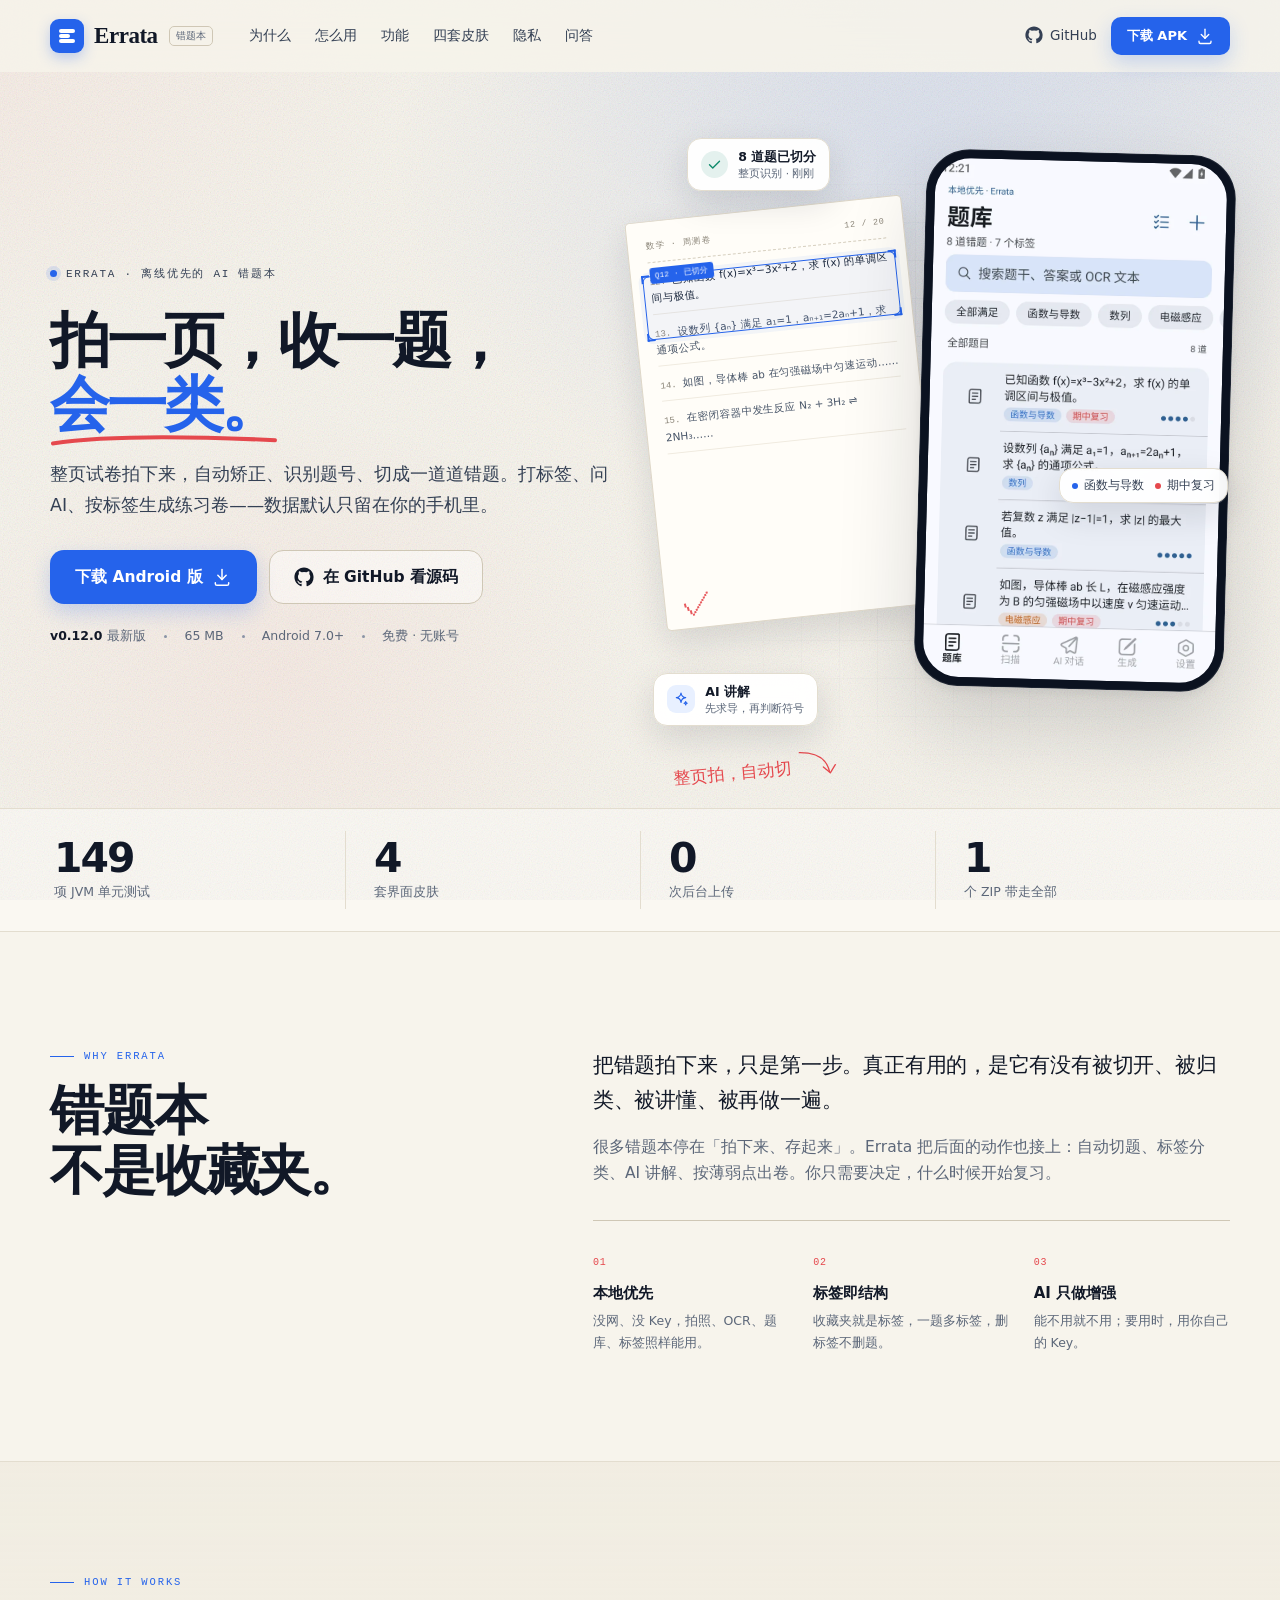
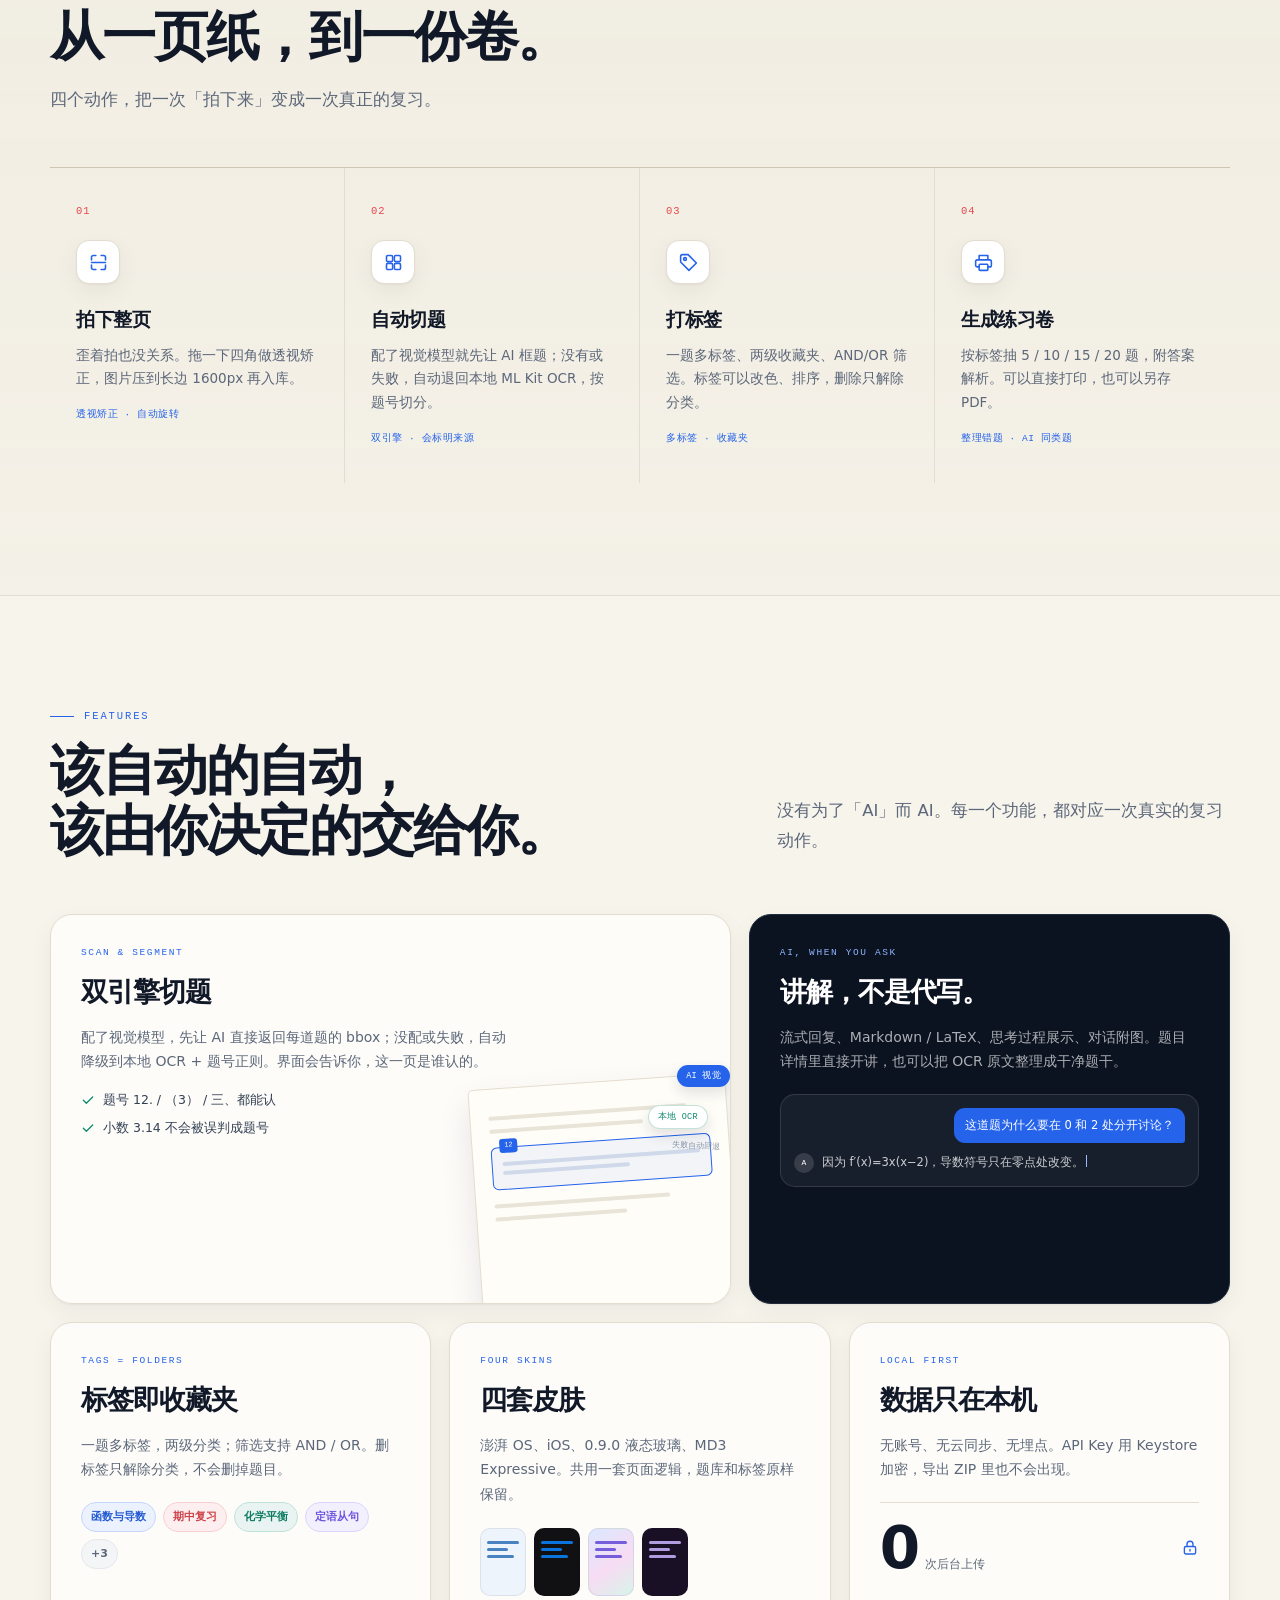
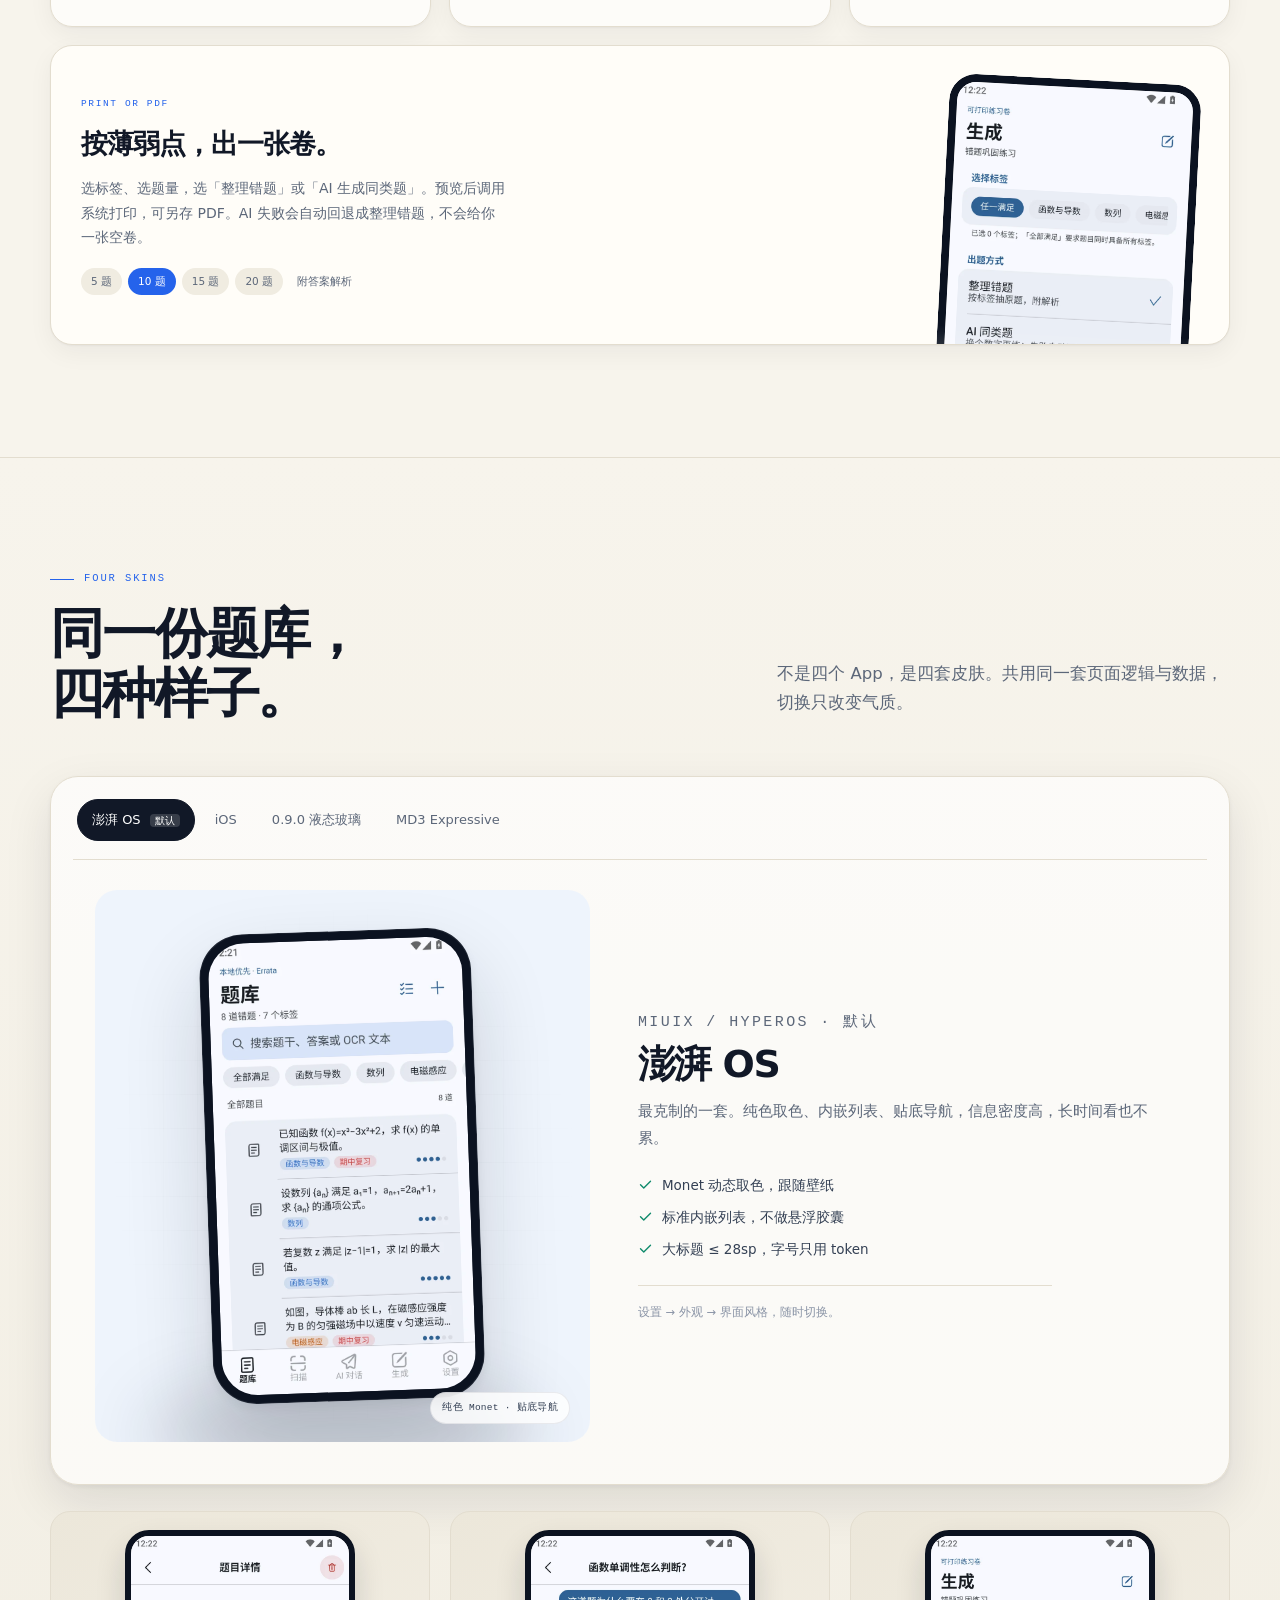
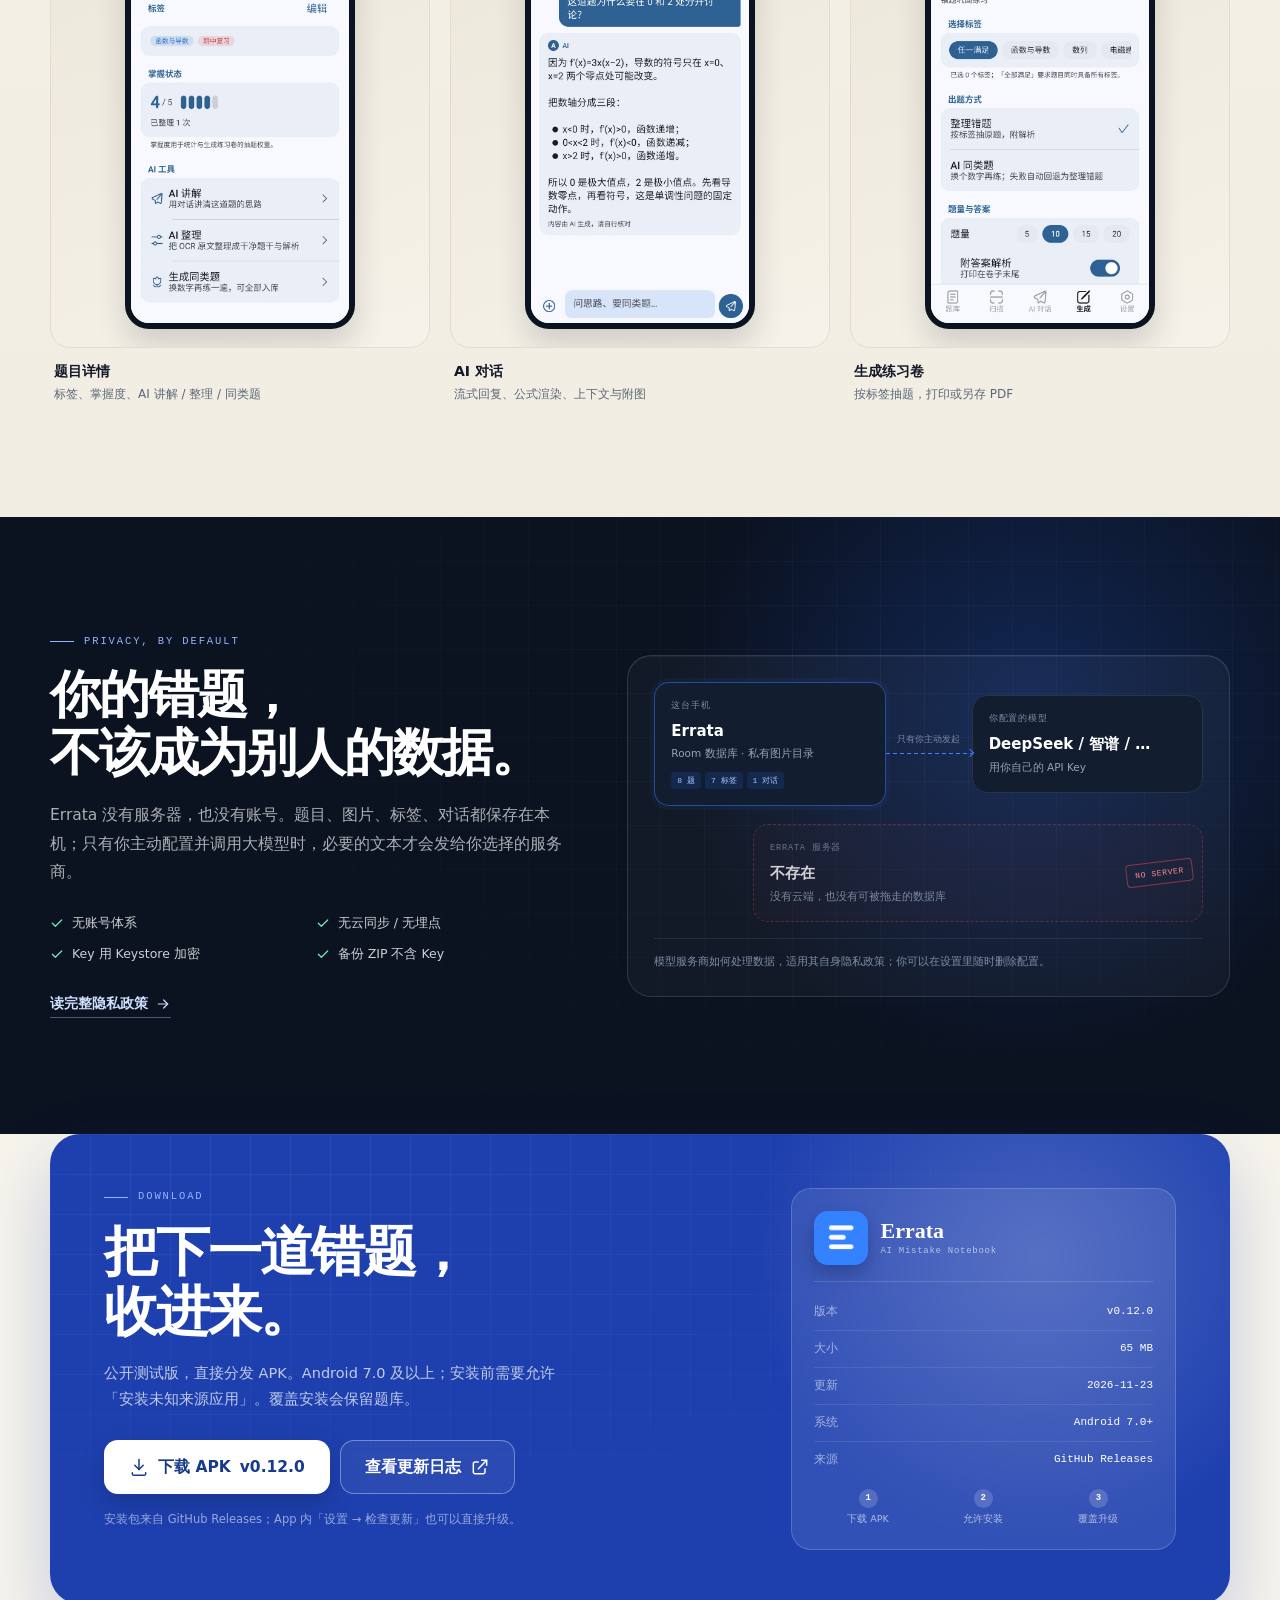
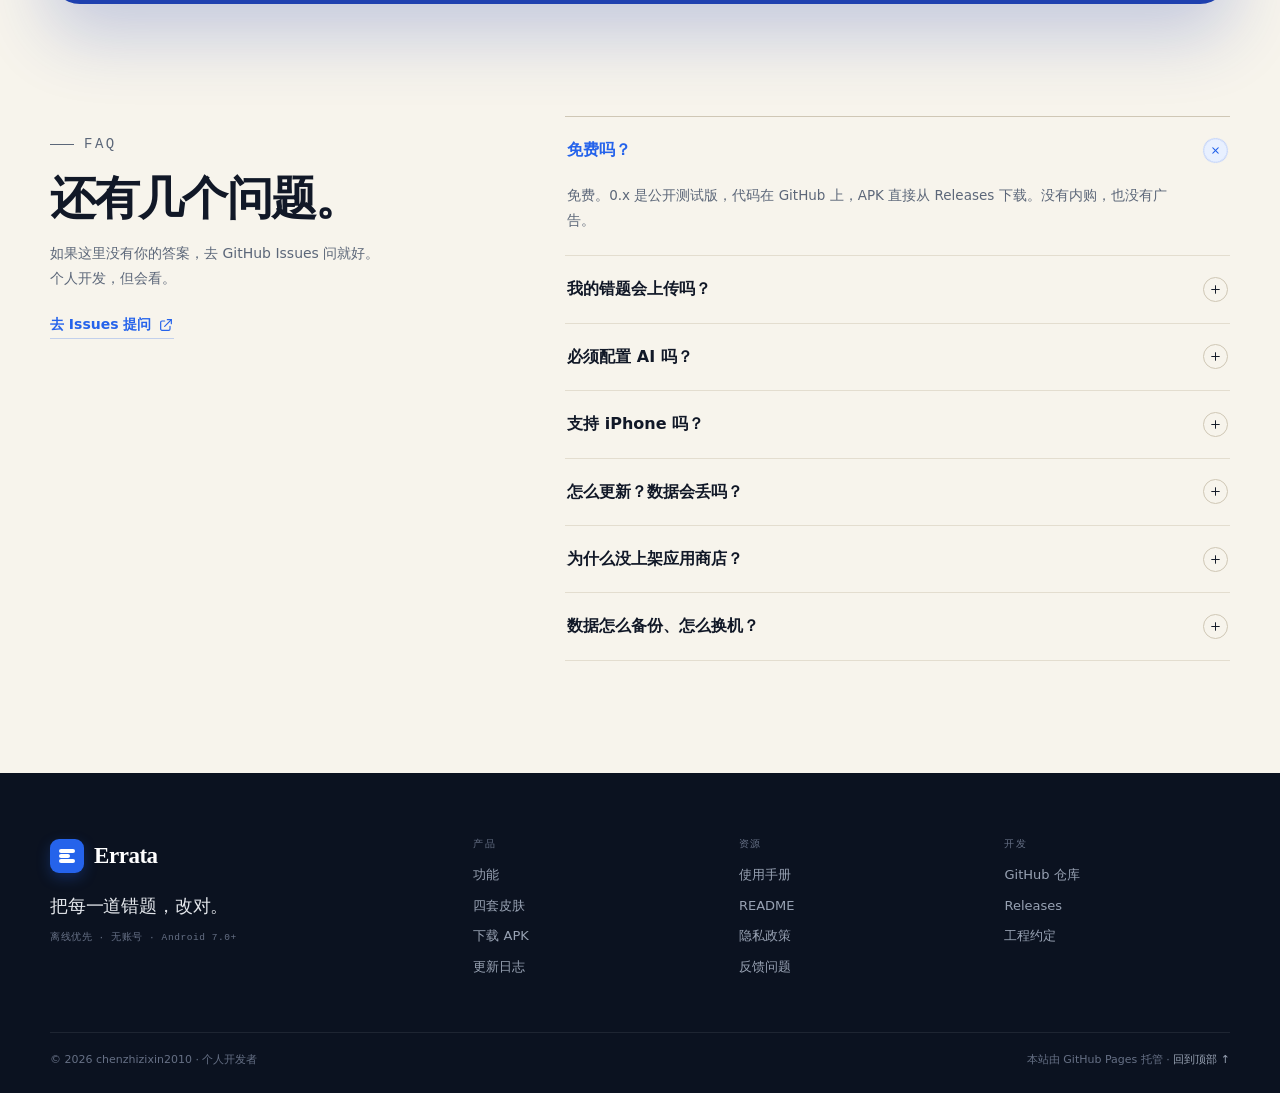
==== index.html @ 25372178 "v0.13.0: version channels (Alpha), AI question QA gate, answer camera, EDSR x4 super-resolution, use" ====
<!DOCTYPE html>
<html lang="zh-CN">
<head>
  <meta charset="utf-8">
  <meta name="viewport" content="width=device-width, initial-scale=1">
  <title>Errata · 离线优先的 AI 错题本</title>
  <meta name="description" content="拍一页试卷，自动切成一道道错题。标签分类、AI 讲解、按标签生成练习卷；数据默认只留在你的手机里。Android 7.0+，免费下载。">
  <meta name="keywords" content="错题本, AI 错题本, 拍照切题, OCR, 练习卷, 安卓, Errata, 错题整理">
  <meta name="author" content="chenzhizixin2010">
  <meta name="theme-color" content="#F7F4EC">
  <meta name="color-scheme" content="light">
  <meta name="application-name" content="Errata">
  <link rel="canonical" href="https://chenzhizixin2010.github.io/wrongbook/">
  <link rel="icon" href="assets/img/favicon.svg" type="image/svg+xml">
  <link rel="icon" type="image/png" sizes="32x32" href="assets/img/favicon-32.png">
  <link rel="apple-touch-icon" href="assets/img/apple-touch-icon.png">
  <link rel="manifest" href="site.webmanifest">

  <meta property="og:type" content="website">
  <meta property="og:site_name" content="Errata">
  <meta property="og:title" content="Errata · 拍一页，收一题，会一类。">
  <meta property="og:description" content="离线优先的 AI 错题本：拍照切题、多标签分类、AI 讲解、按标签生成练习卷。数据默认只留在手机里。">
  <meta property="og:url" content="https://chenzhizixin2010.github.io/wrongbook/">
  <meta property="og:image" content="https://chenzhizixin2010.github.io/wrongbook/assets/img/og.png">
  <meta property="og:image:width" content="1200">
  <meta property="og:image:height" content="630">
  <meta property="og:image:alt" content="Errata：离线优先的 AI 错题本，拍一页，收一题，会一类。">
  <meta property="og:locale" content="zh_CN">
  <meta name="twitter:card" content="summary_large_image">
  <meta name="twitter:title" content="Errata · 离线优先的 AI 错题本">
  <meta name="twitter:description" content="拍一页试卷，自动切成一道道错题。标签分类、AI 讲解、按标签生成练习卷。数据只留在手机里。">
  <meta name="twitter:image" content="https://chenzhizixin2010.github.io/wrongbook/assets/img/og.png">

  <link rel="preload" as="image" href="assets/img/screens/home-miuix.webp">
  <link rel="stylesheet" href="assets/css/site.css">
</head>
<body>
  <a class="skip-link" href="#main">跳到主要内容</a>

  <svg class="svg-sprite" aria-hidden="true" width="0" height="0">
    <symbol id="i-arrow" viewBox="0 0 24 24"><path d="M5 12h14"/><path d="m13 6 6 6-6 6"/></symbol>
    <symbol id="i-download" viewBox="0 0 24 24"><path d="M12 3v12"/><path d="m7 10 5 5 5-5"/><path d="M4 19v1a2 2 0 0 0 2 2h12a2 2 0 0 0 2-2v-1"/></symbol>
    <symbol id="i-check" viewBox="0 0 24 24"><path d="m4 12.5 5.2 5.2L20 6.8"/></symbol>
    <symbol id="i-plus" viewBox="0 0 24 24"><path d="M12 5v14M5 12h14"/></symbol>
    <symbol id="i-chevron" viewBox="0 0 24 24"><path d="m9 5 7 7-7 7"/></symbol>
    <symbol id="i-menu" viewBox="0 0 24 24"><path d="M4 7h16M4 12h16M4 17h16"/></symbol>
    <symbol id="i-close" viewBox="0 0 24 24"><path d="m6 6 12 12M18 6 6 18"/></symbol>
    <symbol id="i-scan" viewBox="0 0 24 24"><path d="M4 9V6a2 2 0 0 1 2-2h3M15 4h3a2 2 0 0 1 2 2v3M20 15v3a2 2 0 0 1-2 2h-3M9 20H6a2 2 0 0 1-2-2v-3"/><path d="M4 12h16"/></symbol>
    <symbol id="i-tag" viewBox="0 0 24 24"><path d="M3 11.5V5a2 2 0 0 1 2-2h6.5L21 12.5 12.5 21 3 11.5Z"/><circle cx="8" cy="8" r="1.6"/></symbol>
    <symbol id="i-printer" viewBox="0 0 24 24"><path d="M7 8V4h10v4"/><path d="M7 17H5a2 2 0 0 1-2-2v-4a2 2 0 0 1 2-2h14a2 2 0 0 1 2 2v4a2 2 0 0 1-2 2h-2"/><rect x="7" y="14" width="10" height="7" rx="1"/></symbol>
    <symbol id="i-lock" viewBox="0 0 24 24"><rect x="4.5" y="10" width="15" height="10" rx="2"/><path d="M8 10V7a4 4 0 0 1 8 0v3"/><path d="M12 14v2"/></symbol>
    <symbol id="i-chat" viewBox="0 0 24 24"><path d="M21 11.5a8.4 8.4 0 0 1-8.5 8.3 9 9 0 0 1-3.8-.8L4 21l1.7-4.4a8 8 0 0 1-1.2-4.2A8.4 8.4 0 0 1 13 4.1a8.4 8.4 0 0 1 8 7.4Z"/><path d="M8.5 11.5h.01M12 11.5h.01M15.5 11.5h.01"/></symbol>
    <symbol id="i-spark" viewBox="0 0 24 24"><path d="M12 3c.6 4.6 2.4 6.4 7 7-4.6.6-6.4 2.4-7 7-.6-4.6-2.4-6.4-7-7 4.6-.6 6.4-2.4 7-7Z"/><path d="M19 16c.2 1.6.8 2.2 2.4 2.4-1.6.2-2.2.8-2.4 2.4-.2-1.6-.8-2.2-2.4-2.4 1.6-.2 2.2-.8 2.4-2.4Z"/></symbol>
    <symbol id="i-book" viewBox="0 0 24 24"><path d="M4 5.5A2.5 2.5 0 0 1 6.5 3H20v15.5H6.5A2.5 2.5 0 0 0 4 21V5.5Z"/><path d="M4 18.5A2.5 2.5 0 0 1 6.5 16H20"/><path d="M8 7h8"/></symbol>
    <symbol id="i-grid" viewBox="0 0 24 24"><rect x="4" y="4" width="7" height="7" rx="1.5"/><rect x="13" y="4" width="7" height="7" rx="1.5"/><rect x="4" y="13" width="7" height="7" rx="1.5"/><rect x="13" y="13" width="7" height="7" rx="1.5"/></symbol>
    <symbol id="i-device" viewBox="0 0 24 24"><rect x="6" y="2.5" width="12" height="19" rx="2.5"/><path d="M10 5.5h4M11 18.5h2"/></symbol>
    <symbol id="i-external" viewBox="0 0 24 24"><path d="M14 4h6v6"/><path d="M20 4 10 14"/><path d="M18 14v4a2 2 0 0 1-2 2H6a2 2 0 0 1-2-2V8a2 2 0 0 1 2-2h4"/></symbol>
    <symbol id="i-github" viewBox="0 0 24 24"><path d="M12 .5C5.65.5.5 5.65.5 12c0 5.1 3.29 9.42 7.86 10.95.58.1.79-.25.79-.56v-2.17c-3.2.7-3.88-1.36-3.88-1.36-.53-1.34-1.3-1.7-1.3-1.7-1.06-.72.08-.71.08-.71 1.17.08 1.79 1.2 1.79 1.2 1.04 1.78 2.73 1.27 3.4.97.1-.75.41-1.27.74-1.56-2.55-.29-5.23-1.28-5.23-5.7 0-1.26.45-2.29 1.19-3.1-.12-.29-.52-1.46.11-3.05 0 0 .97-.31 3.18 1.18a11.1 11.1 0 0 1 5.8 0c2.2-1.49 3.17-1.18 3.17-1.18.63 1.59.23 2.76.11 3.05.74.81 1.19 1.84 1.19 3.1 0 4.43-2.69 5.41-5.25 5.69.42.36.79 1.08.79 2.18v3.23c0 .31.21.67.8.56A11.51 11.51 0 0 0 23.5 12C23.5 5.65 18.35.5 12 .5Z"/></symbol>
  </svg>

  <header class="site-header" id="top">
    <div class="wrap header-inner">
      <a class="brand" href="index.html" aria-label="Errata 首页">
        <span class="brand-mark" aria-hidden="true">
          <span></span><span></span><span></span>
        </span>
        <span class="brand-name">Errata</span>
        <span class="brand-sub">错题本</span>
      </a>

      <nav class="nav" id="siteNav" aria-label="主导航">
        <a href="#why">为什么</a>
        <a href="#how">怎么用</a>
        <a href="#features">功能</a>
        <a href="#skins">四套皮肤</a>
        <a href="#privacy">隐私</a>
        <a href="#faq">问答</a>
      </nav>

      <div class="header-actions">
        <a class="gh-link" href="https://github.com/chenzhizixin2010/wrongbook" target="_blank" rel="noopener">
          <svg class="icon icon-fill" aria-hidden="true"><use href="#i-github"></use></svg>
          <span>GitHub</span>
        </a>
        <a class="btn btn-primary btn-sm" href="#download">
          下载 APK
          <svg class="icon" aria-hidden="true"><use href="#i-download"></use></svg>
        </a>
        <button class="menu-btn" id="menuBtn" type="button" aria-label="打开菜单" aria-controls="siteNav" aria-expanded="false">
          <svg class="icon menu-open-icon" aria-hidden="true"><use href="#i-menu"></use></svg>
          <svg class="icon menu-close-icon" aria-hidden="true"><use href="#i-close"></use></svg>
        </button>
      </div>
    </div>
  </header>

  <main id="main">
    <section class="hero">
      <div class="hero-wash" aria-hidden="true"></div>
      <div class="wrap hero-grid">
        <div class="hero-copy">
          <p class="eyebrow"><span class="live-dot" aria-hidden="true"></span> ERRATA · 离线优先的 AI 错题本</p>
          <h1><span class="h1-top">拍一页，<br class="br-mobile">收一题，</span><br><span class="mark">会一类。<svg viewBox="0 0 340 22" preserveAspectRatio="none" aria-hidden="true"><path d="M4 14C74 5 180 4 336 10"/></svg></span></h1>
          <p class="hero-lede">整页试卷拍下来，自动矫正、识别题号、切成一道道错题。<span class="nowrap">打标签</span>、问 AI、按标签生成练习卷——数据默认只留在你的手机里。</p>
          <div class="hero-actions">
            <a class="btn btn-primary btn-lg" data-download href="https://github.com/chenzhizixin2010/wrongbook/releases/download/v0.12.0/wrongbook-v0.12.0.apk">
              下载 Android 版
              <svg class="icon" aria-hidden="true"><use href="#i-download"></use></svg>
            </a>
            <a class="btn btn-secondary btn-lg" href="https://github.com/chenzhizixin2010/wrongbook" target="_blank" rel="noopener">
              <svg class="icon icon-fill" aria-hidden="true"><use href="#i-github"></use></svg>
              在 GitHub 看源码
            </a>
          </div>
          <ul class="hero-facts" aria-label="版本与系统要求">
            <li><strong data-version>v0.12.0</strong> 最新版</li>
            <li><span data-size>65 MB</span></li>
            <li>Android 7.0+</li>
            <li>免费 · 无账号</li>
          </ul>
        </div>

        <div class="hero-art" aria-label="Errata 应用界面与一张被切分的试卷">
          <div class="hero-grid-bg" aria-hidden="true"></div>

          <div class="paper-card" aria-hidden="true">
            <div class="paper-top"><span>数学 · 周测卷</span><span>12 / 20</span></div>
            <p class="paper-line is-target"><span class="paper-no">12.</span> 已知函数 f(x)=x³−3x²+2，求 f(x) 的单调区间与极值。</p>
            <p class="paper-line"><span class="paper-no">13.</span> 设数列 {aₙ} 满足 a₁=1，aₙ₊₁=2aₙ+1，求通项公式。</p>
            <p class="paper-line"><span class="paper-no">14.</span> 如图，导体棒 ab 在匀强磁场中匀速运动……</p>
            <p class="paper-line"><span class="paper-no">15.</span> 在密闭容器中发生反应 N₂ + 3H₂ ⇌ 2NH₃……</p>
            <span class="scan-box"><i class="c tl"></i><i class="c tr"></i><i class="c bl"></i><i class="c br"></i><em>Q12 · 已切分</em></span>
            <span class="paper-check">✓</span>
          </div>

          <figure class="phone phone-hero">
            <img src="assets/img/screens/home-miuix.webp" width="720" height="1280" alt="Errata 题库界面：8 道错题、标签筛选和掌握度圆点">
          </figure>

          <div class="float-chip chip-count">
            <span class="chip-check"><svg class="icon" aria-hidden="true"><use href="#i-check"></use></svg></span>
            <div><strong>8 道题已切分</strong><small>整页识别 · 刚刚</small></div>
          </div>

          <div class="float-chip chip-tag" aria-hidden="true">
            <span class="tag-dot" style="--tag:#2563EB"></span>函数与导数
            <span class="tag-dot" style="--tag:#E5484D"></span>期中复习
          </div>

          <div class="float-chip chip-ai">
            <span class="chip-spark"><svg class="icon" aria-hidden="true"><use href="#i-spark"></use></svg></span>
            <div><strong>AI 讲解</strong><small>先求导，再判断符号</small></div>
          </div>

          <div class="scribble" aria-hidden="true">整页拍，自动切<svg viewBox="0 0 90 40"><path d="M4 4c26 2 38 14 40 30"/><path d="m36 27 9 9 8-11"/></svg></div>
        </div>
      </div>
    </section>

    <section class="stats" aria-label="项目数据">
      <div class="wrap stats-grid">
        <div><strong>149</strong><span>项 JVM 单元测试</span></div>
        <div><strong>4</strong><span>套界面皮肤</span></div>
        <div><strong>0</strong><span>次后台上传</span></div>
        <div><strong>1</strong><span>个 ZIP 带走全部</span></div>
      </div>
    </section>

    <section class="section manifesto" id="why">
      <div class="wrap manifesto-grid">
        <div class="reveal">
          <p class="label">WHY ERRATA</p>
          <h2>错题本<br>不是收藏夹。</h2>
        </div>
        <div class="manifesto-body reveal">
          <p class="big">把错题拍下来，只是第一步。真正有用的，是它有没有被切开、被归类、被讲懂、被再做一遍。</p>
          <p>很多错题本停在「拍下来、存起来」。Errata 把后面的动作也接上：自动切题、标签分类、AI 讲解、按薄弱点出卷。你只需要决定，什么时候开始复习。</p>
          <div class="principles">
            <div><span>01</span><strong>本地优先</strong><p>没网、没 Key，拍照、OCR、题库、标签照样能用。</p></div>
            <div><span>02</span><strong>标签即结构</strong><p>收藏夹就是标签，一题多标签，删标签不删题。</p></div>
            <div><span>03</span><strong>AI 只做增强</strong><p>能不用就不用；要用时，用你自己的 Key。</p></div>
          </div>
        </div>
      </div>
    </section>

    <section class="section section-tint" id="how">
      <div class="wrap">
        <div class="section-head reveal">
          <p class="label">HOW IT WORKS</p>
          <h2>从一页纸，到一份卷。</h2>
          <p class="lede">四个动作，把一次「拍下来」变成一次真正的复习。</p>
        </div>
        <ol class="steps">
          <li class="reveal">
            <span class="step-no">01</span>
            <span class="step-icon"><svg class="icon" aria-hidden="true"><use href="#i-scan"></use></svg></span>
            <h3>拍下整页</h3>
            <p>歪着拍也没关系。拖一下四角做透视矫正，图片压到长边 1600px 再入库。</p>
            <span class="step-note">透视矫正 · 自动旋转</span>
          </li>
          <li class="reveal">
            <span class="step-no">02</span>
            <span class="step-icon"><svg class="icon" aria-hidden="true"><use href="#i-grid"></use></svg></span>
            <h3>自动切题</h3>
            <p>配了视觉模型就先让 AI 框题；没有或失败，自动退回本地 ML Kit OCR，按题号切分。</p>
            <span class="step-note">双引擎 · 会标明来源</span>
          </li>
          <li class="reveal">
            <span class="step-no">03</span>
            <span class="step-icon"><svg class="icon" aria-hidden="true"><use href="#i-tag"></use></svg></span>
            <h3>打标签</h3>
            <p>一题多标签、两级收藏夹、AND/OR 筛选。标签可以改色、排序，删除只解除分类。</p>
            <span class="step-note">多标签 · 收藏夹</span>
          </li>
          <li class="reveal">
            <span class="step-no">04</span>
            <span class="step-icon"><svg class="icon" aria-hidden="true"><use href="#i-printer"></use></svg></span>
            <h3>生成练习卷</h3>
            <p>按标签抽 5 / 10 / 15 / 20 题，附答案解析。可以直接打印，也可以另存 PDF。</p>
            <span class="step-note">整理错题 · AI 同类题</span>
          </li>
        </ol>
      </div>
    </section>

    <section class="section" id="features">
      <div class="wrap">
        <div class="section-head section-head-row reveal">
          <div>
            <p class="label">FEATURES</p>
            <h2>该自动的自动，<br>该由你决定的交给你。</h2>
          </div>
          <p class="lede">没有为了「AI」而 AI。每一个功能，都对应一次真实的复习动作。</p>
        </div>

        <div class="bento">
          <article class="feature feature-scan reveal">
            <div class="feature-copy">
              <span class="feature-kicker">SCAN &amp; SEGMENT</span>
              <h3>双引擎切题</h3>
              <p>配了视觉模型，先让 AI 直接返回每道题的 bbox；没配或失败，自动降级到本地 OCR + 题号正则。界面会告诉你，这一页是谁认的。</p>
              <ul class="mini-list">
                <li><svg class="icon" aria-hidden="true"><use href="#i-check"></use></svg>题号 12. / （3） / 三、都能认</li>
                <li><svg class="icon" aria-hidden="true"><use href="#i-check"></use></svg>小数 3.14 不会被误判成题号</li>
              </ul>
            </div>
            <div class="scan-visual" aria-hidden="true">
              <div class="sv-paper">
                <div class="sv-line w90"></div>
                <div class="sv-line w70"></div>
                <div class="sv-target"><span>12</span><div><i></i><i></i></div></div>
                <div class="sv-line w80"></div>
                <div class="sv-line w60"></div>
              </div>
              <span class="engine-pill ai">AI 视觉</span>
              <span class="engine-pill local">本地 OCR</span>
              <span class="fallback-note">失败自动回退</span>
            </div>
          </article>

          <article class="feature feature-ai reveal">
            <span class="feature-kicker">AI, WHEN YOU ASK</span>
            <h3>讲解，不是代写。</h3>
            <p>流式回复、Markdown / LaTeX、思考过程展示、对话附图。题目详情里直接开讲，也可以把 OCR 原文整理成干净题干。</p>
            <div class="chat-mock" aria-hidden="true">
              <div class="chat-q">这道题为什么要在 0 和 2 处分开讨论？</div>
              <div class="chat-a">
                <span class="chat-avatar">A</span>
                <div>因为 f′(x)=3x(x−2)，导数符号只在零点处改变。<span class="cursor"></span></div>
              </div>
            </div>
          </article>

          <article class="feature feature-tags reveal">
            <span class="feature-kicker">TAGS = FOLDERS</span>
            <h3>标签即收藏夹</h3>
            <p>一题多标签，两级分类；筛选支持 AND / OR。删标签只解除分类，不会删掉题目。</p>
            <div class="tag-cloud" aria-hidden="true">
              <span style="--tag:#2563EB">函数与导数</span>
              <span style="--tag:#E5484D">期中复习</span>
              <span style="--tag:#0E8A6B">化学平衡</span>
              <span style="--tag:#7A5AF8">定语从句</span>
              <span class="tag-more">+3</span>
            </div>
          </article>

          <article class="feature feature-skins reveal">
            <span class="feature-kicker">FOUR SKINS</span>
            <h3>四套皮肤</h3>
            <p>澎湃 OS、iOS、0.9.0 液态玻璃、MD3 Expressive。共用一套页面逻辑，题库和标签原样保留。</p>
            <div class="skin-strip" aria-hidden="true">
              <span class="skin-swatch" data-swatch="miuix"><i></i><i></i><i></i></span>
              <span class="skin-swatch" data-swatch="ios"><i></i><i></i><i></i></span>
              <span class="skin-swatch" data-swatch="v090"><i></i><i></i><i></i></span>
              <span class="skin-swatch" data-swatch="md3e"><i></i><i></i><i></i></span>
            </div>
          </article>

          <article class="feature feature-privacy reveal">
            <span class="feature-kicker">LOCAL FIRST</span>
            <h3>数据只在本机</h3>
            <p>无账号、无云同步、无埋点。API Key 用 Keystore 加密，导出 ZIP 里也不会出现。</p>
            <div class="zero-upload" aria-hidden="true">
              <strong>0</strong>
              <span>次后台上传</span>
              <svg class="icon"><use href="#i-lock"></use></svg>
            </div>
          </article>

          <article class="feature feature-paper reveal">
            <div class="feature-copy">
              <span class="feature-kicker">PRINT OR PDF</span>
              <h3>按薄弱点，出一张卷。</h3>
              <p>选标签、选题量，选「整理错题」或「AI 生成同类题」。预览后调用系统打印，可另存 PDF。AI 失败会自动回退成整理错题，不会给你一张空卷。</p>
              <div class="paper-actions" aria-hidden="true">
                <span>5 题</span><span class="is-on">10 题</span><span>15 题</span><span>20 题</span>
                <em>附答案解析</em>
              </div>
            </div>
            <img class="paper-shot" src="assets/img/screens/generate-miuix.webp" width="720" height="1280" loading="lazy" alt="Errata 生成练习卷界面：选择标签、出题方式与题量">
          </article>
        </div>
      </div>
    </section>

    <section class="section skins-section" id="skins">
      <div class="wrap">
        <div class="section-head section-head-row reveal">
          <div>
            <p class="label">FOUR SKINS</p>
            <h2>同一份题库，<br>四种样子。</h2>
          </div>
          <p class="lede">不是四个 App，是四套皮肤。共用同一套页面逻辑与数据，切换只改变气质。</p>
        </div>

        <div class="skin-shell reveal">
          <div class="skin-tabs" role="tablist" aria-label="界面皮肤">
            <button class="skin-tab is-active" id="tab-miuix" role="tab" aria-selected="true" aria-controls="panel-miuix" tabindex="0" data-skin="miuix">澎湃 OS <span>默认</span></button>
            <button class="skin-tab" id="tab-ios" role="tab" aria-selected="false" aria-controls="panel-ios" tabindex="-1" data-skin="ios">iOS</button>
            <button class="skin-tab" id="tab-v090" role="tab" aria-selected="false" aria-controls="panel-v090" tabindex="-1" data-skin="v090">0.9.0 液态玻璃</button>
            <button class="skin-tab" id="tab-md3e" role="tab" aria-selected="false" aria-controls="panel-md3e" tabindex="-1" data-skin="md3e">MD3 Expressive</button>
          </div>

          <div class="skin-panel is-active" id="panel-miuix" role="tabpanel" aria-labelledby="tab-miuix" data-theme="miuix">
            <div class="skin-visual">
              <span class="skin-bg-grid" aria-hidden="true"></span>
              <figure class="phone phone-gallery">
                <img src="assets/img/screens/home-miuix.webp" width="720" height="1280" alt="澎湃 OS 皮肤下的 Errata 题库">
              </figure>
              <span class="skin-float">纯色 Monet · 贴底导航</span>
            </div>
            <div class="skin-copy">
              <p class="skin-kicker">MIUIX / HYPEROS · 默认</p>
              <h3>澎湃 OS</h3>
              <p>最克制的一套。纯色取色、内嵌列表、贴底导航，信息密度高，长时间看也不累。</p>
              <ul class="ticks">
                <li><svg class="icon" aria-hidden="true"><use href="#i-check"></use></svg>Monet 动态取色，跟随壁纸</li>
                <li><svg class="icon" aria-hidden="true"><use href="#i-check"></use></svg>标准内嵌列表，不做悬浮胶囊</li>
                <li><svg class="icon" aria-hidden="true"><use href="#i-check"></use></svg>大标题 ≤ 28sp，字号只用 token</li>
              </ul>
              <p class="skin-hint">设置 → 外观 → 界面风格，随时切换。</p>
            </div>
          </div>

          <div class="skin-panel" id="panel-ios" role="tabpanel" aria-labelledby="tab-ios" data-theme="ios" hidden>
            <div class="skin-visual">
              <span class="skin-bg-grid" aria-hidden="true"></span>
              <figure class="phone phone-gallery">
                <img src="assets/img/screens/home-ios.webp" width="720" height="1280" alt="iOS 皮肤下的 Errata 题库">
              </figure>
              <span class="skin-float">玻璃材质 · Cupertino 字阶</span>
            </div>
            <div class="skin-copy">
              <p class="skin-kicker">IOS / CUPERTINO</p>
              <h3>iOS</h3>
              <p>分组列表、玻璃材质、SF 风格字阶。给习惯 iOS 的人一点熟悉感，但它仍然运行在 Android 上。</p>
              <ul class="ticks">
                <li><svg class="icon" aria-hidden="true"><use href="#i-check"></use></svg>Cupertino 分组列表与圆角</li>
                <li><svg class="icon" aria-hidden="true"><use href="#i-check"></use></svg>深色模式下的玻璃质感</li>
                <li><svg class="icon" aria-hidden="true"><use href="#i-check"></use></svg>与其它皮肤共用同一份数据</li>
              </ul>
              <p class="skin-hint">设置 → 外观 → 界面风格，随时切换。</p>
            </div>
          </div>

          <div class="skin-panel" id="panel-v090" role="tabpanel" aria-labelledby="tab-v090" data-theme="v090" hidden>
            <div class="skin-visual">
              <span class="skin-bg-grid" aria-hidden="true"></span>
              <figure class="phone phone-gallery">
                <img src="assets/img/screens/home-v090.webp" width="720" height="1280" alt="0.9.0 液态玻璃皮肤下的 Errata 题库">
              </figure>
              <span class="skin-float">极光渐变 · 悬浮胶囊</span>
            </div>
            <div class="skin-copy">
              <p class="skin-kicker">0.9.0 / LIQUID GLASS</p>
              <h3>0.9.0 液态玻璃</h3>
              <p>极光背景、悬浮胶囊导航、蓝紫渐变按钮。允许自己在一本错题本里，浪漫一下。</p>
              <ul class="ticks">
                <li><svg class="icon" aria-hidden="true"><use href="#i-check"></use></svg>柔和的极光渐变与玻璃高光</li>
                <li><svg class="icon" aria-hidden="true"><use href="#i-check"></use></svg>复古悬浮胶囊底部导航</li>
                <li><svg class="icon" aria-hidden="true"><use href="#i-check"></use></svg>只在这套皮肤里使用渐变</li>
              </ul>
              <p class="skin-hint">设置 → 外观 → 界面风格，随时切换。</p>
            </div>
          </div>

          <div class="skin-panel" id="panel-md3e" role="tabpanel" aria-labelledby="tab-md3e" data-theme="md3e" hidden>
            <div class="skin-visual">
              <span class="skin-bg-grid" aria-hidden="true"></span>
              <figure class="phone phone-gallery">
                <img src="assets/img/screens/home-md3e.webp" width="720" height="1280" alt="MD3 Expressive 皮肤下的 Errata 题库">
              </figure>
              <span class="skin-float">药丸按钮 · 大圆角</span>
            </div>
            <div class="skin-copy">
              <p class="skin-kicker">MATERIAL 3 EXPRESSIVE</p>
              <h3>MD3 Expressive</h3>
              <p>药丸按钮、大圆角、动态色、弹性导航。Material 3 的另一种表情，适合喜欢深色的人。</p>
              <ul class="ticks">
                <li><svg class="icon" aria-hidden="true"><use href="#i-check"></use></svg>Material 3 动态取色</li>
                <li><svg class="icon" aria-hidden="true"><use href="#i-check"></use></svg>药丸按钮与弹性导航</li>
                <li><svg class="icon" aria-hidden="true"><use href="#i-check"></use></svg>深色下的紫色层次</li>
              </ul>
              <p class="skin-hint">设置 → 外观 → 界面风格，随时切换。</p>
            </div>
          </div>
        </div>

        <div class="more-screens">
          <figure class="reveal">
            <div class="shot-frame"><img src="assets/img/screens/detail-miuix.webp" width="720" height="1280" loading="lazy" alt="题目详情页：标签、掌握度与 AI 工具"></div>
            <figcaption><strong>题目详情</strong><span>标签、掌握度、AI 讲解 / 整理 / 同类题</span></figcaption>
          </figure>
          <figure class="reveal">
            <div class="shot-frame"><img src="assets/img/screens/chat-miuix.webp" width="720" height="1280" loading="lazy" alt="AI 对话页：关于函数单调性的讲解"></div>
            <figcaption><strong>AI 对话</strong><span>流式回复、公式渲染、上下文与附图</span></figcaption>
          </figure>
          <figure class="reveal">
            <div class="shot-frame"><img src="assets/img/screens/generate-miuix.webp" width="720" height="1280" loading="lazy" alt="生成练习卷页：按标签抽题、选择题量"></div>
            <figcaption><strong>生成练习卷</strong><span>按标签抽题，打印或另存 PDF</span></figcaption>
          </figure>
        </div>
      </div>
    </section>

    <section class="privacy" id="privacy">
      <div class="wrap privacy-grid">
        <div class="privacy-copy reveal">
          <p class="label label-light">PRIVACY, BY DEFAULT</p>
          <h2>你的错题，<br>不该成为别人的数据。</h2>
          <p class="privacy-lede">Errata 没有服务器，也没有账号。题目、图片、标签、对话都保存在本机；只有你主动配置并调用大模型时，必要的文本才会发给你选择的服务商。</p>
          <div class="privacy-points">
            <span><svg class="icon" aria-hidden="true"><use href="#i-check"></use></svg>无账号体系</span>
            <span><svg class="icon" aria-hidden="true"><use href="#i-check"></use></svg>无云同步 / 无埋点</span>
            <span><svg class="icon" aria-hidden="true"><use href="#i-check"></use></svg>Key 用 Keystore 加密</span>
            <span><svg class="icon" aria-hidden="true"><use href="#i-check"></use></svg>备份 ZIP 不含 Key</span>
          </div>
          <a class="text-link text-link-light" href="privacy.html">读完整隐私政策 <svg class="icon" aria-hidden="true"><use href="#i-arrow"></use></svg></a>
        </div>

        <div class="privacy-map reveal" aria-label="数据流向示意：手机与模型服务商之间没有 Errata 服务器">
          <div class="map-row">
            <div class="map-node node-phone">
              <span class="node-label">这台手机</span>
              <strong>Errata</strong>
              <small>Room 数据库 · 私有图片目录</small>
              <span class="node-chips"><i>8 题</i><i>7 标签</i><i>1 对话</i></span>
            </div>
            <div class="map-link">
              <span>只有你主动发起</span>
              <i></i>
            </div>
            <div class="map-node node-model">
              <span class="node-label">你配置的模型</span>
              <strong>DeepSeek / 智谱 / …</strong>
              <small>用你自己的 API Key</small>
            </div>
          </div>
          <div class="map-ghost">
            <div class="map-node node-ghost">
              <span class="node-label">Errata 服务器</span>
              <strong>不存在</strong>
              <small>没有云端，也没有可被拖走的数据库</small>
            </div>
            <span class="ghost-stamp">NO SERVER</span>
          </div>
          <p class="map-note">模型服务商如何处理数据，适用其自身隐私政策；你可以在设置里随时删除配置。</p>
        </div>
      </div>
    </section>

    <section class="section download-section" id="download">
      <div class="wrap">
        <div class="download-card reveal">
          <div class="download-main">
            <p class="label label-light">DOWNLOAD</p>
            <h2>把下一道错题，<br>收进来。</h2>
            <p class="download-lede">公开测试版，直接分发 APK。Android 7.0 及以上；安装前需要允许「安装未知来源应用」。覆盖安装会保留题库。</p>
            <div class="download-actions">
              <a class="btn btn-light btn-lg" data-download href="https://github.com/chenzhizixin2010/wrongbook/releases/download/v0.12.0/wrongbook-v0.12.0.apk">
                <svg class="icon" aria-hidden="true"><use href="#i-download"></use></svg>
                下载 APK <span data-version>v0.12.0</span>
              </a>
              <a class="btn btn-outline-light btn-lg" href="https://github.com/chenzhizixin2010/wrongbook/releases" target="_blank" rel="noopener">
                查看更新日志
                <svg class="icon" aria-hidden="true"><use href="#i-external"></use></svg>
              </a>
            </div>
            <p class="download-note">安装包来自 GitHub Releases；App 内「设置 → 检查更新」也可以直接升级。</p>
          </div>

          <div class="download-side">
            <div class="app-id">
              <img src="assets/img/app-icon.png" width="512" height="512" alt="Errata 应用图标">
              <div><strong>Errata</strong><span>AI Mistake Notebook</span></div>
            </div>
            <dl class="release-meta">
              <div><dt>版本</dt><dd data-version>v0.12.0</dd></div>
              <div><dt>大小</dt><dd><span data-size>65 MB</span></dd></div>
              <div><dt>更新</dt><dd><span data-date>2026-11-23</span></dd></div>
              <div><dt>系统</dt><dd>Android 7.0+</dd></div>
              <div><dt>来源</dt><dd>GitHub Releases</dd></div>
            </dl>
            <div class="install-steps">
              <span><b>1</b> 下载 APK</span>
              <span><b>2</b> 允许安装</span>
              <span><b>3</b> 覆盖升级</span>
            </div>
          </div>
        </div>
      </div>
    </section>

    <section class="section faq-section" id="faq">
      <div class="wrap faq-grid">
        <div class="faq-intro reveal">
          <p class="label">FAQ</p>
          <h2>还有几个问题。</h2>
          <p>如果这里没有你的答案，去 GitHub Issues 问就好。<br>个人开发，但会看。</p>
          <a class="text-link" href="https://github.com/chenzhizixin2010/wrongbook/issues" target="_blank" rel="noopener">去 Issues 提问 <svg class="icon" aria-hidden="true"><use href="#i-external"></use></svg></a>
        </div>

        <div class="faq-list reveal">
          <details open>
            <summary>免费吗？<span class="faq-plus" aria-hidden="true"><svg class="icon"><use href="#i-plus"></use></svg></span></summary>
            <div class="faq-body"><p>免费。0.x 是公开测试版，代码在 GitHub 上，APK 直接从 Releases 下载。没有内购，也没有广告。</p></div>
          </details>
          <details>
            <summary>我的错题会上传吗？<span class="faq-plus" aria-hidden="true"><svg class="icon"><use href="#i-plus"></use></svg></span></summary>
            <div class="faq-body"><p>默认不会。拍照、OCR、切题、题库、标签都在本机完成。只有你配置了大模型 API，并主动发起对话、讲解、整理或生成同类题时，必要的文本才会发送给你选择的服务商。不会后台上传整本图库。</p></div>
          </details>
          <details>
            <summary>必须配置 AI 吗？<span class="faq-plus" aria-hidden="true"><svg class="icon"><use href="#i-plus"></use></svg></span></summary>
            <div class="faq-body"><p>不必。不配 Key 也能拍照、本地 OCR、切题、打标签、搜索、生成原题练习卷。AI 只是增强：识图切题、讲解、整理和出同类题。</p></div>
          </details>
          <details>
            <summary>支持 iPhone 吗？<span class="faq-plus" aria-hidden="true"><svg class="icon"><use href="#i-plus"></use></svg></span></summary>
            <div class="faq-body"><p>目前只有 Android 7.0+。四套皮肤里有一套 iOS 风格，但它不是 iOS 版，也不能在 iPhone 上安装。</p></div>
          </details>
          <details>
            <summary>怎么更新？数据会丢吗？<span class="faq-plus" aria-hidden="true"><svg class="icon"><use href="#i-plus"></use></svg></span></summary>
            <div class="faq-body"><p>设置 → 检查更新，或在本页下载新 APK 覆盖安装。覆盖安装不会清空题库。换机或怕丢数据，先在「设置 → 数据 → 导出题库」存一个 ZIP。</p></div>
          </details>
          <details>
            <summary>为什么没上架应用商店？<span class="faq-plus" aria-hidden="true"><svg class="icon"><use href="#i-plus"></use></svg></span></summary>
            <div class="faq-body"><p>个人开发，0.x 还在测试期，直接用 GitHub Releases 分发更灵活。安装时需要允许浏览器或文件管理器「安装未知来源应用」。</p></div>
          </details>
          <details>
            <summary>数据怎么备份、怎么换机？<span class="faq-plus" aria-hidden="true"><svg class="icon"><use href="#i-plus"></use></svg></span></summary>
            <div class="faq-body"><p>「设置 → 数据 → 导出题库」会生成一个 ZIP，包含题目 JSON、标签、对话和图片，不含 API Key。在新机导入时会按「原文 + 创建时间」判重，自动跳过重复题。</p></div>
          </details>
        </div>
      </div>
    </section>
  </main>

  <footer class="site-footer">
    <div class="wrap footer-grid">
      <div class="footer-brand">
        <a class="brand brand-footer" href="index.html">
          <span class="brand-mark" aria-hidden="true"><span></span><span></span><span></span></span>
          <span class="brand-name">Errata</span>
        </a>
        <p>把每一道错题，改对。</p>
        <span class="footer-meta">离线优先 · 无账号 · Android 7.0+</span>
      </div>
      <div class="footer-col">
        <h4>产品</h4>
        <a href="#features">功能</a>
        <a href="#skins">四套皮肤</a>
        <a href="#download">下载 APK</a>
        <a href="https://github.com/chenzhizixin2010/wrongbook/releases" target="_blank" rel="noopener">更新日志</a>
      </div>
      <div class="footer-col">
        <h4>资源</h4>
        <a href="https://github.com/chenzhizixin2010/wrongbook/blob/main/docs/USER-GUIDE.md" target="_blank" rel="noopener">使用手册</a>
        <a href="https://github.com/chenzhizixin2010/wrongbook#readme" target="_blank" rel="noopener">README</a>
        <a href="privacy.html">隐私政策</a>
        <a href="https://github.com/chenzhizixin2010/wrongbook/issues" target="_blank" rel="noopener">反馈问题</a>
      </div>
      <div class="footer-col">
        <h4>开发</h4>
        <a href="https://github.com/chenzhizixin2010/wrongbook" target="_blank" rel="noopener">GitHub 仓库</a>
        <a href="https://github.com/chenzhizixin2010/wrongbook/releases" target="_blank" rel="noopener">Releases</a>
        <a href="https://github.com/chenzhizixin2010/wrongbook/blob/main/AGENTS.md" target="_blank" rel="noopener">工程约定</a>
      </div>
    </div>
    <div class="wrap footer-bottom">
      <span>© 2026 chenzhizixin2010 · 个人开发者</span>
      <span>本站由 GitHub Pages 托管 · <a href="#top">回到顶部 ↑</a></span>
    </div>
  </footer>

  <script src="assets/js/site.js" defer></script>
  <script type="application/ld+json">
  {
    "@context": "https://schema.org",
    "@type": "SoftwareApplication",
    "name": "Errata",
    "alternateName": "Errata 错题本",
    "operatingSystem": "Android 7.0+",
    "applicationCategory": "EducationalApplication",
    "applicationSubCategory": "错题本",
    "inLanguage": "zh-CN",
    "softwareVersion": "0.12.0",
    "offers": { "@type": "Offer", "price": "0", "priceCurrency": "CNY" },
    "downloadUrl": "https://github.com/chenzhizixin2010/wrongbook/releases",
    "description": "离线优先的 AI 错题本：拍照切题、多标签分类、AI 讲解、按标签生成练习卷。",
    "author": { "@type": "Person", "name": "chenzhizixin2010" }
  }
  </script>
</body>
</html>
---- assets/css/site.css ----
/* ==========================================================================
   Errata 官网 · 2026
   纸张 / 墨水 / 批改红；无外部字体、无外部依赖。
   ========================================================================== */

:root {
  --paper: #f7f4ec;
  --paper-2: #f1ede2;
  --paper-3: #e9e4d6;
  --ink: #111827;
  --ink-2: #344054;
  --muted: #5c6779;
  --muted-2: #8a94a6;
  --line: #e3ddcf;
  --line-strong: #cfc7b5;
  --white: #ffffff;
  --blue: #2563eb;
  --blue-deep: #1d4ed8;
  --blue-ink: #173a8a;
  --sky: #e8f0ff;
  --red: #e5484d;
  --green: #0e8a6b;
  --dark: #0b1220;
  --dark-2: #111c2e;
  --sans: "PingFang SC", "HarmonyOS Sans SC", "MiSans", "Source Han Sans SC",
    "Noto Sans SC", "Microsoft YaHei", system-ui, -apple-system, sans-serif;
  --serif: "Iowan Old Style", "Palatino Linotype", "Songti SC", "Noto Serif SC",
    "Source Han Serif SC", Georgia, serif;
  --mono: "SFMono-Regular", "JetBrains Mono", Consolas, "Liberation Mono", monospace;
  --hand: "Kaiti SC", "STKaiti", "KaiTi", "Kaiti", cursive;
  --shadow-sm: 0 1px 2px rgba(16, 24, 40, 0.04), 0 8px 24px rgba(16, 24, 40, 0.05);
  --shadow-md: 0 2px 4px rgba(16, 24, 40, 0.05), 0 18px 48px rgba(16, 24, 40, 0.1);
  --shadow-lg: 0 4px 10px rgba(16, 24, 40, 0.06), 0 36px 80px rgba(16, 24, 40, 0.16);
  --radius: 22px;
  --header: 72px;
}

*,
*::before,
*::after { box-sizing: border-box; }

html {
  scroll-behavior: smooth;
  -webkit-text-size-adjust: 100%;
}

body {
  margin: 0;
  color: var(--ink);
  overflow-x: hidden;
  font-family: var(--sans);
  font-size: 16px;
  line-height: 1.65;
  background-color: var(--paper);
  background-image:
    radial-gradient(1100px 620px at 86% -12%, rgba(37, 99, 235, 0.09), transparent 65%),
    radial-gradient(900px 500px at -10% 6%, rgba(229, 72, 77, 0.05), transparent 60%),
    url("data:image/svg+xml,%3Csvg xmlns='http://www.w3.org/2000/svg' width='140' height='140'%3E%3Cfilter id='n'%3E%3CfeTurbulence type='fractalNoise' baseFrequency='.85' numOctaves='3' stitchTiles='stitch'/%3E%3C/filter%3E%3Crect width='100%25' height='100%25' filter='url(%23n)' opacity='.22'/%3E%3C/svg%3E");
  background-attachment: fixed, fixed, fixed;
  -webkit-font-smoothing: antialiased;
  text-rendering: optimizeLegibility;
}
body.menu-open { overflow: hidden; }

::selection { background: var(--sky); color: var(--blue-ink); }

a { color: inherit; text-decoration: none; }
img { display: block; max-width: 100%; height: auto; }
button { font: inherit; color: inherit; }
h1, h2, h3, h4, p, ul, ol, dl, dd, figure { margin: 0; }
ul, ol { padding: 0; }

.wrap {
  width: min(1180px, calc(100% - 48px));
  margin-inline: auto;
}

.svg-sprite {
  position: absolute !important;
  width: 0 !important;
  height: 0 !important;
  overflow: hidden !important;
}

.icon {
  width: 20px;
  height: 20px;
  flex: 0 0 auto;
  fill: none;
  stroke: currentColor;
  stroke-width: 1.8;
  stroke-linecap: round;
  stroke-linejoin: round;
}

.icon-fill {
  fill: currentColor;
  stroke: none;
}

.skip-link {
  position: fixed;
  top: 10px;
  left: 12px;
  z-index: 200;
  padding: 10px 14px;
  border-radius: 10px;
  background: var(--ink);
  color: #fff;
  font-size: 13px;
  transform: translateY(-160%);
  transition: transform 0.2s ease;
}
.skip-link:focus { transform: translateY(0); }

:focus-visible {
  outline: 2px solid var(--blue);
  outline-offset: 3px;
}

/* --------------------------------------------------------------------------
   按钮 / 链接
   -------------------------------------------------------------------------- */

.btn {
  display: inline-flex;
  align-items: center;
  justify-content: center;
  gap: 9px;
  height: 46px;
  padding: 0 20px;
  border: 1px solid transparent;
  border-radius: 12px;
  font-size: 14.5px;
  font-weight: 600;
  line-height: 1;
  white-space: nowrap;
  cursor: pointer;
  transition: background 0.2s ease, color 0.2s ease, border-color 0.2s ease,
    transform 0.2s ease, box-shadow 0.2s ease;
}
.btn .icon { width: 18px; height: 18px; }
.btn:hover { transform: translateY(-1px); }
.btn:active { transform: translateY(0); }

.btn-primary {
  background: var(--blue);
  color: #fff;
  box-shadow: 0 8px 20px rgba(37, 99, 235, 0.22);
}
.btn-primary:hover { background: var(--blue-deep); box-shadow: 0 12px 26px rgba(37, 99, 235, 0.3); }

.btn-secondary {
  background: rgba(255, 255, 255, 0.45);
  border-color: var(--line-strong);
  color: var(--ink);
}
.btn-secondary:hover { background: #fff; border-color: #b9b09c; }

.btn-light {
  background: #fff;
  color: var(--blue-ink);
  box-shadow: 0 10px 26px rgba(2, 8, 23, 0.2);
}
.btn-light:hover { background: #f3f6ff; }

.btn-outline-light {
  background: rgba(255, 255, 255, 0.06);
  border-color: rgba(255, 255, 255, 0.35);
  color: #fff;
}
.btn-outline-light:hover { background: rgba(255, 255, 255, 0.14); }

.btn-sm { height: 38px; padding: 0 15px; border-radius: 10px; font-size: 13px; }
.btn-lg { height: 54px; padding: 0 24px; border-radius: 14px; font-size: 15.5px; }
.btn-lg .icon { width: 20px; height: 20px; }

.text-link {
  display: inline-flex;
  align-items: center;
  gap: 7px;
  font-size: 14px;
  font-weight: 600;
  color: var(--blue);
  border-bottom: 1px solid rgba(37, 99, 235, 0.25);
  padding-bottom: 2px;
  transition: border-color 0.2s ease, gap 0.2s ease;
}
.text-link:hover { border-color: var(--blue); gap: 10px; }
.text-link .icon { width: 16px; height: 16px; }
.text-link-light { color: #cfe0ff; border-color: rgba(207, 224, 255, 0.35); }
.text-link-light:hover { border-color: #fff; }

/* --------------------------------------------------------------------------
   Header
   -------------------------------------------------------------------------- */

.site-header {
  position: sticky;
  top: 0;
  z-index: 100;
  height: var(--header);
  display: flex;
  align-items: center;
  background: rgba(247, 244, 236, 0.8);
  border-bottom: 1px solid transparent;
  backdrop-filter: blur(16px) saturate(1.2);
  -webkit-backdrop-filter: blur(16px) saturate(1.2);
  transition: border-color 0.25s ease, box-shadow 0.25s ease, background 0.25s ease;
}
.site-header.is-scrolled {
  border-bottom-color: var(--line);
  background: rgba(247, 244, 236, 0.94);
  box-shadow: 0 8px 30px rgba(16, 24, 40, 0.04);
}

.header-inner {
  display: flex;
  align-items: center;
  gap: 28px;
}

.brand {
  display: inline-flex;
  align-items: center;
  gap: 10px;
  flex: 0 0 auto;
}
.brand-mark {
  position: relative;
  width: 34px;
  height: 34px;
  border-radius: 9px;
  background: var(--blue);
  box-shadow: 0 5px 14px rgba(37, 99, 235, 0.28);
}
.brand-mark span {
  position: absolute;
  left: 9px;
  height: 4px;
  border-radius: 2px;
  background: #fff;
}
.brand-mark span:nth-child(1) { top: 10px; width: 16px; }
.brand-mark span:nth-child(2) { top: 15px; width: 11px; }
.brand-mark span:nth-child(3) { top: 20px; width: 16px; }

.brand-name {
  font-family: var(--serif);
  font-size: 23px;
  font-weight: 700;
  letter-spacing: -0.02em;
  color: var(--ink);
}
.brand-sub {
  margin-left: 1px;
  padding: 2px 6px;
  border: 1px solid var(--line-strong);
  border-radius: 5px;
  font-size: 10px;
  line-height: 1.4;
  color: var(--muted);
}

.nav {
  display: flex;
  align-items: center;
  gap: 24px;
  margin-left: 8px;
}
.nav a {
  position: relative;
  font-size: 14px;
  color: var(--ink-2);
  padding: 6px 0;
  transition: color 0.2s ease;
}
.nav a::after {
  content: "";
  position: absolute;
  left: 0;
  right: 100%;
  bottom: 0;
  height: 1.5px;
  background: var(--blue);
  transition: right 0.22s ease;
}
.nav a:hover { color: var(--blue); }
.nav a:hover::after { right: 0; }

.header-actions {
  display: flex;
  align-items: center;
  gap: 14px;
  margin-left: auto;
}
.gh-link {
  display: inline-flex;
  align-items: center;
  gap: 7px;
  font-size: 13.5px;
  color: var(--ink-2);
  transition: color 0.2s ease;
}
.gh-link:hover { color: var(--blue); }
.gh-link .icon { width: 18px; height: 18px; }

.menu-btn {
  display: none;
  align-items: center;
  justify-content: center;
  width: 40px;
  height: 40px;
  border: 1px solid var(--line-strong);
  border-radius: 10px;
  background: rgba(255, 255, 255, 0.55);
  cursor: pointer;
}
.menu-close-icon { display: none; }
.menu-btn[aria-expanded="true"] .menu-open-icon { display: none; }
.menu-btn[aria-expanded="true"] .menu-close-icon { display: block; }

/* --------------------------------------------------------------------------
   Hero
   -------------------------------------------------------------------------- */

.hero {
  position: relative;
  padding: 66px 0 40px;
  overflow: hidden;
}
.hero-wash {
  position: absolute;
  inset: 0;
  pointer-events: none;
  background:
    radial-gradient(760px 520px at 72% 12%, rgba(37, 99, 235, 0.1), transparent 70%),
    radial-gradient(500px 380px at 22% 82%, rgba(229, 72, 77, 0.05), transparent 70%);
}
.hero-grid {
  position: relative;
  display: grid;
  grid-template-columns: minmax(0, 1.03fr) minmax(0, 0.97fr);
  align-items: center;
  gap: 24px;
}

.eyebrow {
  display: inline-flex;
  align-items: center;
  gap: 9px;
  font-family: var(--mono);
  font-size: 11px;
  letter-spacing: 0.16em;
  color: var(--ink-2);
  text-transform: uppercase;
}
.live-dot {
  width: 7px;
  height: 7px;
  border-radius: 50%;
  background: var(--blue);
  box-shadow: 0 0 0 4px rgba(37, 99, 235, 0.12);
  animation: pulse 2.8s ease-in-out infinite;
}

.hero h1 {
  margin: 24px 0 22px;
  font-size: clamp(42px, 4.7vw, 66px);
  font-weight: 800;
  line-height: 1.06;
  letter-spacing: -0.05em;
}
.h1-top { display: inline-block; }
.br-mobile { display: none; }
.mark {
  position: relative;
  display: inline-block;
  color: var(--blue);
  white-space: nowrap;
}
.mark svg {
  position: absolute;
  left: 0;
  bottom: -13px;
  width: 100%;
  height: 18px;
  overflow: visible;
}
.mark path {
  fill: none;
  stroke: var(--red);
  stroke-width: 5;
  stroke-linecap: round;
  stroke-dasharray: 360;
  stroke-dashoffset: 360;
  animation: draw 0.9s 0.55s cubic-bezier(0.2, 0.7, 0.3, 1) forwards;
}

.hero-lede {
  max-width: 34em;
  font-size: 17.5px;
  line-height: 1.75;
  color: var(--ink-2);
}
.hero-lede .nowrap { white-space: nowrap; }
.hero-actions {
  display: flex;
  flex-wrap: wrap;
  gap: 12px;
  margin-top: 30px;
}
.hero-facts {
  display: flex;
  flex-wrap: wrap;
  align-items: center;
  gap: 8px 18px;
  margin-top: 22px;
  padding: 0;
  list-style: none;
  font-size: 12.5px;
  color: var(--muted);
}
.hero-facts li {
  position: relative;
  display: inline-flex;
  align-items: center;
  gap: 5px;
}
.hero-facts li + li::before {
  content: "";
  width: 3px;
  height: 3px;
  margin-right: 12px;
  border-radius: 50%;
  background: var(--muted-2);
}
.hero-facts strong { color: var(--ink); font-weight: 650; }

/* Hero art */

.hero-art {
  position: relative;
  width: 100%;
  max-width: 590px;
  min-height: 630px;
  margin-left: auto;
}
.hero-grid-bg {
  position: absolute;
  inset: -30px -40px -30px -20px;
  border-radius: 40px;
  background-image:
    linear-gradient(rgba(17, 24, 39, 0.055) 1px, transparent 1px),
    linear-gradient(90deg, rgba(17, 24, 39, 0.055) 1px, transparent 1px);
  background-size: 38px 38px;
  -webkit-mask-image: radial-gradient(closest-side, #000 35%, transparent 100%);
  mask-image: radial-gradient(closest-side, #000 35%, transparent 100%);
  opacity: 0.8;
}

.phone {
  position: relative;
  padding: 8px;
  border-radius: 44px;
  background: #0b1220;
  border: 1px solid rgba(255, 255, 255, 0.08);
  box-shadow: var(--shadow-lg);
}
.phone img {
  width: 100%;
  border-radius: 36px;
  background: #fff;
}

.phone-hero {
  position: absolute;
  z-index: 3;
  top: 14px;
  right: 0;
  width: 310px;
  margin: 0;
  transform: rotate(1.5deg);
}

.paper-card {
  position: absolute;
  z-index: 2;
  top: 70px;
  left: -24px;
  width: 278px;
  min-height: 410px;
  padding: 18px 18px 22px;
  border: 1px solid #ded7c8;
  border-radius: 5px;
  background: #fffdf8;
  box-shadow: 0 14px 34px rgba(16, 24, 40, 0.12);
  transform: rotate(-6deg);
  color: #475467;
  font-size: 10.5px;
  line-height: 1.6;
  overflow: hidden;
}
.paper-top {
  display: flex;
  align-items: center;
  justify-content: space-between;
  padding-bottom: 8px;
  border-bottom: 1px dashed #d6cfbf;
  font-family: var(--mono);
  font-size: 8.5px;
  letter-spacing: 0.08em;
  color: #8b8578;
}
.paper-line {
  position: relative;
  margin: 10px 0 0;
  padding-bottom: 7px;
  border-bottom: 1px solid #f0ebe0;
}
.paper-no { color: #8b8578; font-family: var(--mono); font-size: 9px; margin-right: 3px; }
.paper-line.is-target { color: #1f2937; }
.scan-box {
  position: absolute;
  left: 11px;
  right: 11px;
  top: 54px;
  height: 64px;
  border: 1.5px solid var(--blue);
  border-radius: 6px;
  background: rgba(37, 99, 235, 0.055);
  box-shadow: 0 0 0 4px rgba(37, 99, 235, 0.06);
}
.scan-box em {
  position: absolute;
  top: -9px;
  left: 7px;
  padding: 2px 5px;
  border-radius: 3px;
  background: var(--blue);
  color: #fff;
  font-family: var(--mono);
  font-size: 7.5px;
  font-style: normal;
  letter-spacing: 0.04em;
}
.scan-box .c { position: absolute; width: 8px; height: 8px; border: 2px solid var(--blue); }
.scan-box .tl { top: -2px; left: -2px; border-right: 0; border-bottom: 0; }
.scan-box .tr { top: -2px; right: -2px; border-left: 0; border-bottom: 0; }
.scan-box .bl { bottom: -2px; left: -2px; border-right: 0; border-top: 0; }
.scan-box .br { bottom: -2px; right: -2px; border-left: 0; border-top: 0; }
.paper-check {
  position: absolute;
  left: 16px;
  bottom: 10px;
  color: var(--red);
  font-family: var(--hand);
  font-size: 32px;
  line-height: 1;
  transform: rotate(-9deg);
  opacity: 0.9;
}

.float-chip {
  position: absolute;
  z-index: 5;
  display: flex;
  align-items: center;
  gap: 10px;
  padding: 10px 13px;
  border: 1px solid var(--line);
  border-radius: 14px;
  background: rgba(255, 255, 255, 0.95);
  box-shadow: 0 12px 34px rgba(16, 24, 40, 0.13);
  backdrop-filter: blur(10px);
  font-size: 12px;
  line-height: 1.35;
  color: var(--ink-2);
}
.float-chip strong { display: block; color: var(--ink); font-size: 12.5px; font-weight: 650; }
.float-chip small { display: block; color: var(--muted); font-size: 10.5px; }
.chip-count { left: 18px; top: 0; animation: floaty 7s ease-in-out infinite; }
.chip-check {
  display: grid;
  place-items: center;
  width: 27px;
  height: 27px;
  border-radius: 50%;
  background: rgba(14, 138, 107, 0.11);
  color: var(--green);
}
.chip-check .icon { width: 15px; height: 15px; stroke-width: 2.2; }

.chip-tag {
  right: 2px;
  bottom: 42%;
  gap: 6px;
  padding: 9px 12px;
  font-size: 11.5px;
  animation: floaty 8s 0.7s ease-in-out infinite;
}
.tag-dot {
  width: 6px;
  height: 6px;
  border-radius: 50%;
  background: var(--tag);
}
.chip-tag .tag-dot:nth-of-type(2) { margin-left: 5px; }

.chip-ai {
  left: -16px;
  bottom: 42px;
  max-width: 252px;
  animation: floaty 7.5s 0.35s ease-in-out infinite;
}
.chip-spark {
  display: grid;
  place-items: center;
  width: 28px;
  height: 28px;
  border-radius: 9px;
  background: var(--sky);
  color: var(--blue);
}
.chip-spark .icon { width: 16px; height: 16px; }

.scribble {
  position: absolute;
  z-index: 4;
  left: 4px;
  bottom: -14px;
  color: var(--red);
  font-family: var(--hand);
  font-size: 17px;
  line-height: 1;
  transform: rotate(-5deg);
  white-space: nowrap;
}
.scribble svg {
  position: absolute;
  left: 105%;
  top: -12px;
  width: 64px;
  height: 34px;
  fill: none;
  stroke: var(--red);
  stroke-width: 1.8;
  stroke-linecap: round;
  stroke-linejoin: round;
}

/* --------------------------------------------------------------------------
   Stats
   -------------------------------------------------------------------------- */

.stats {
  position: relative;
  padding: 22px 0;
  border-top: 1px solid var(--line);
  border-bottom: 1px solid var(--line);
  background: rgba(255, 255, 255, 0.3);
}
.stats-grid {
  display: grid;
  grid-template-columns: repeat(4, 1fr);
}
.stats-grid > div {
  display: flex;
  flex-direction: column;
  gap: 2px;
  padding: 6px 28px;
  border-left: 1px solid var(--line);
}
.stats-grid > div:first-child { border-left: 0; padding-left: 4px; }
.stats-grid strong {
  font-size: clamp(32px, 3.2vw, 43px);
  font-weight: 800;
  line-height: 1.05;
  letter-spacing: -0.05em;
  color: var(--ink);
}
.stats-grid span { font-size: 12.5px; color: var(--muted); }

/* --------------------------------------------------------------------------
   Sections / typography
   -------------------------------------------------------------------------- */

.section { padding: 112px 0; }
.section-tint {
  background:
    linear-gradient(180deg, rgba(241, 237, 226, 0.9), rgba(247, 244, 236, 0.5)),
    var(--paper-2);
  border-top: 1px solid var(--line);
  border-bottom: 1px solid var(--line);
}

.label {
  display: flex;
  align-items: center;
  gap: 10px;
  font-family: var(--mono);
  font-size: 10.5px;
  letter-spacing: 0.18em;
  text-transform: uppercase;
  color: var(--blue);
}
.label::before {
  content: "";
  width: 24px;
  height: 1px;
  background: currentColor;
}
.label-light { color: #93b4ff; }

.section-head { max-width: 820px; margin-bottom: 52px; }
.section-head-row {
  max-width: none;
  display: grid;
  grid-template-columns: 1.2fr 0.8fr;
  align-items: end;
  gap: 48px;
}
.section-head-row .lede { max-width: 30em; margin: 0 0 6px; }

h2 {
  margin-top: 16px;
  font-size: clamp(34px, 4.2vw, 54px);
  font-weight: 800;
  line-height: 1.12;
  letter-spacing: -0.04em;
}
.lede {
  max-width: 40em;
  margin-top: 18px;
  font-size: 16.5px;
  line-height: 1.8;
  color: var(--muted);
}

/* --------------------------------------------------------------------------
   Manifesto
   -------------------------------------------------------------------------- */

.manifesto { padding: 116px 0 108px; }
.manifesto-grid {
  display: grid;
  grid-template-columns: minmax(0, 0.85fr) minmax(0, 1.15fr);
  gap: 72px;
  align-items: start;
}
.manifesto h2 { max-width: none; }
.manifesto-body .big {
  font-size: 21px;
  font-weight: 500;
  line-height: 1.7;
  color: var(--ink);
  letter-spacing: -0.01em;
}
.manifesto-body > p + p {
  margin-top: 16px;
  font-size: 15.5px;
  color: var(--muted);
}
.principles {
  display: grid;
  grid-template-columns: repeat(3, 1fr);
  gap: 24px;
  margin-top: 34px;
  padding-top: 26px;
  border-top: 1px solid var(--line-strong);
}
.principles span {
  font-family: var(--mono);
  font-size: 10px;
  color: var(--red);
  letter-spacing: 0.08em;
}
.principles strong {
  display: block;
  margin: 7px 0 5px;
  font-size: 15px;
  font-weight: 650;
}
.principles p { font-size: 12.5px; line-height: 1.7; color: var(--muted); }

/* --------------------------------------------------------------------------
   Steps
   -------------------------------------------------------------------------- */

.steps {
  display: grid;
  grid-template-columns: repeat(4, 1fr);
  list-style: none;
  border-top: 1px solid var(--line-strong);
}
.steps li {
  position: relative;
  padding: 28px 26px 34px;
  border-right: 1px solid var(--line);
  transition: background 0.25s ease, transform 0.25s ease;
}
.steps li:last-child { border-right: 0; }
.steps li:hover { background: rgba(255, 255, 255, 0.5); }
.step-no {
  font-family: var(--mono);
  font-size: 10.5px;
  letter-spacing: 0.1em;
  color: var(--red);
}
.step-icon {
  display: grid;
  place-items: center;
  width: 44px;
  height: 44px;
  margin: 18px 0 20px;
  border: 1px solid var(--line);
  border-radius: 13px;
  background: #fff;
  color: var(--blue);
  box-shadow: var(--shadow-sm);
}
.step-icon .icon { width: 21px; height: 21px; }
.steps h3 { font-size: 19px; font-weight: 700; letter-spacing: -0.02em; }
.steps p { margin-top: 8px; font-size: 13.5px; line-height: 1.75; color: var(--muted); }
.step-note {
  display: inline-block;
  margin-top: 16px;
  font-family: var(--mono);
  font-size: 9.5px;
  letter-spacing: 0.06em;
  color: var(--blue);
}

/* --------------------------------------------------------------------------
   Bento features
   -------------------------------------------------------------------------- */

.bento {
  display: grid;
  grid-template-columns: repeat(12, 1fr);
  gap: 18px;
}
.feature {
  position: relative;
  padding: 30px;
  border: 1px solid var(--line);
  border-radius: var(--radius);
  background: rgba(255, 255, 255, 0.72);
  box-shadow: var(--shadow-sm);
  overflow: hidden;
  transition: transform 0.25s ease, box-shadow 0.25s ease, border-color 0.25s ease;
}
.feature:hover {
  transform: translateY(-3px);
  border-color: var(--line-strong);
  box-shadow: var(--shadow-md);
}
.feature-scan { grid-column: span 7; min-height: 390px; }
.feature-ai { grid-column: span 5; background: var(--dark); border-color: #1f2b3d; color: #fff; }
.feature-tags,
.feature-skins,
.feature-privacy { grid-column: span 4; min-height: 286px; }
.feature-paper {
  grid-column: span 12;
  min-height: 300px;
  display: flex;
  align-items: center;
  padding-right: 300px;
  background: #fffdf8;
}

.feature-kicker {
  display: block;
  font-family: var(--mono);
  font-size: 9.5px;
  letter-spacing: 0.17em;
  color: var(--blue);
}
.feature-ai .feature-kicker { color: #8fb4ff; }
.feature h3 {
  margin-top: 10px;
  font-size: 27px;
  font-weight: 750;
  letter-spacing: -0.035em;
}
.feature-ai h3 { color: #fff; }
.feature p {
  max-width: 48ch;
  margin-top: 10px;
  font-size: 14px;
  line-height: 1.75;
  color: var(--muted);
}
.feature-ai p { color: rgba(255, 255, 255, 0.66); }

.mini-list { margin-top: 16px; list-style: none; display: grid; gap: 7px; }
.mini-list li {
  display: flex;
  align-items: center;
  gap: 8px;
  font-size: 12.5px;
  color: var(--ink-2);
}
.mini-list .icon { width: 14px; height: 14px; color: var(--green); stroke-width: 2.2; }

.scan-visual {
  position: absolute;
  right: -4px;
  bottom: -34px;
  width: 282px;
  height: 274px;
  pointer-events: none;
}
.sv-paper {
  position: absolute;
  inset: 18px 0 0 24px;
  padding: 18px;
  border: 1px solid #e4ddce;
  border-radius: 5px;
  background: #fffdf8;
  box-shadow: 0 16px 34px rgba(16, 24, 40, 0.1);
  transform: rotate(-4deg);
}
.sv-line { height: 4px; margin: 9px 0; border-radius: 2px; background: #e9e4d8; }
.sv-line.w90 { width: 90%; }
.sv-line.w80 { width: 80%; }
.sv-line.w70 { width: 70%; }
.sv-line.w60 { width: 60%; }
.sv-target {
  position: relative;
  margin: 14px 0;
  padding: 9px 10px;
  border: 1.5px solid var(--blue);
  border-radius: 6px;
  background: rgba(37, 99, 235, 0.06);
}
.sv-target span {
  position: absolute;
  top: -9px;
  left: 8px;
  padding: 1px 5px;
  border-radius: 3px;
  background: var(--blue);
  color: #fff;
  font-family: var(--mono);
  font-size: 7px;
}
.sv-target i { display: block; height: 4px; margin: 5px 0; border-radius: 2px; background: #cfd9ea; }
.sv-target i:last-child { width: 64%; }
.engine-pill {
  position: absolute;
  z-index: 2;
  padding: 4px 9px;
  border-radius: 999px;
  font-family: var(--mono);
  font-size: 8.5px;
  letter-spacing: 0.03em;
  box-shadow: 0 6px 14px rgba(16, 24, 40, 0.12);
}
.engine-pill.ai { top: 2px; right: 4px; background: var(--blue); color: #fff; }
.engine-pill.local { top: 42px; right: 26px; background: #fff; color: var(--green); border: 1px solid rgba(14, 138, 107, 0.25); }
.fallback-note {
  position: absolute;
  top: 76px;
  right: 14px;
  font-family: var(--mono);
  font-size: 8px;
  color: var(--muted-2);
  transform: rotate(3deg);
}

.chat-mock {
  margin-top: 20px;
  padding: 13px;
  border: 1px solid rgba(255, 255, 255, 0.12);
  border-radius: 15px;
  background: rgba(255, 255, 255, 0.055);
  font-size: 11.5px;
  line-height: 1.65;
}
.chat-q {
  width: fit-content;
  max-width: 92%;
  margin-left: auto;
  padding: 8px 11px;
  border-radius: 11px 11px 3px 11px;
  background: var(--blue);
  color: #fff;
}
.chat-a {
  display: flex;
  align-items: flex-start;
  gap: 8px;
  margin-top: 10px;
  color: rgba(255, 255, 255, 0.78);
}
.chat-avatar {
  display: grid;
  place-items: center;
  flex: 0 0 auto;
  width: 20px;
  height: 20px;
  border-radius: 50%;
  background: rgba(255, 255, 255, 0.14);
  color: #fff;
  font-family: var(--mono);
  font-size: 8px;
}
.cursor {
  display: inline-block;
  width: 1px;
  height: 12px;
  margin-left: 2px;
  vertical-align: -1px;
  background: #9db9ff;
  animation: blink 1s steps(1) infinite;
}

.tag-cloud { display: flex; flex-wrap: wrap; gap: 7px; margin-top: 20px; }
.tag-cloud span {
  --tag: var(--blue);
  padding: 5px 9px;
  border-radius: 999px;
  border: 1px solid #dbe6fb;
  background: #f0f6ff;
  color: var(--blue-ink);
  font-size: 11px;
  font-weight: 600;
}
@supports (color: color-mix(in srgb, red 50%, white)) {
  .tag-cloud span {
    border-color: color-mix(in srgb, var(--tag) 26%, #fff);
    background: color-mix(in srgb, var(--tag) 9%, #fff);
    color: color-mix(in srgb, var(--tag) 88%, #111827);
  }
}
.tag-cloud .tag-more {
  --tag: #98a2b3;
  background: #f4f5f7;
  border-color: #e4e7ec;
  color: var(--muted);
}

.skin-strip { display: flex; gap: 8px; margin-top: 22px; }
.skin-swatch {
  position: relative;
  width: 46px;
  height: 68px;
  padding: 8px 6px;
  border-radius: 10px;
  border: 1px solid rgba(16, 24, 40, 0.08);
  overflow: hidden;
}
.skin-swatch i { display: block; height: 3px; margin: 4px 0; border-radius: 2px; background: currentColor; opacity: 0.85; }
.skin-swatch i:nth-child(2) { width: 65%; }
.skin-swatch i:nth-child(3) { width: 82%; }
.skin-swatch[data-swatch="miuix"] { background: #eef4fc; color: #2d6fb8; }
.skin-swatch[data-swatch="ios"] { background: #111114; color: #0a84ff; }
.skin-swatch[data-swatch="v090"] { background: linear-gradient(145deg, #dbe8ff, #f7dcf3 55%, #d8f4e9); color: #6247d8; }
.skin-swatch[data-swatch="md3e"] { background: #1a1025; color: #cbb6ff; }

.zero-upload {
  display: flex;
  align-items: baseline;
  gap: 9px;
  margin-top: 20px;
  padding-top: 16px;
  border-top: 1px solid var(--line);
}
.zero-upload strong {
  font-size: 58px;
  font-weight: 800;
  line-height: 1;
  letter-spacing: -0.07em;
  color: var(--ink);
}
.zero-upload span { font-size: 12px; color: var(--muted); }
.zero-upload .icon { width: 18px; height: 18px; margin-left: auto; color: var(--blue); align-self: center; }

.feature-paper .feature-copy { max-width: 560px; }
.paper-actions { display: flex; align-items: center; gap: 6px; margin-top: 18px; flex-wrap: wrap; }
.paper-actions span {
  padding: 5px 10px;
  border-radius: 999px;
  background: #f0ece1;
  font-size: 10.5px;
  color: var(--muted);
}
.paper-actions .is-on { background: var(--blue); color: #fff; }
.paper-actions em {
  margin-left: 8px;
  font-style: normal;
  font-size: 10.5px;
  color: var(--muted);
}
.paper-shot {
  position: absolute;
  right: 38px;
  bottom: -170px;
  width: 252px;
  border: 8px solid #0b1220;
  border-radius: 27px;
  transform: rotate(3deg);
  box-shadow: 0 26px 60px rgba(16, 24, 40, 0.24);
  -webkit-mask-image: linear-gradient(#000 58%, transparent 96%);
  mask-image: linear-gradient(#000 58%, transparent 96%);
}

/* --------------------------------------------------------------------------
   Skins gallery
   -------------------------------------------------------------------------- */

.skins-section {
  background: linear-gradient(180deg, var(--paper) 0%, #f1ede2 100%);
  border-top: 1px solid var(--line);
}
.skin-shell {
  padding: 22px;
  border: 1px solid var(--line);
  border-radius: 28px;
  background: rgba(255, 255, 255, 0.66);
  box-shadow: var(--shadow-md);
}
.skin-tabs {
  display: flex;
  gap: 5px;
  padding: 0 4px 18px;
  border-bottom: 1px solid var(--line);
  overflow-x: auto;
  scrollbar-width: none;
}
.skin-tabs::-webkit-scrollbar { display: none; }
.skin-tab {
  flex: 0 0 auto;
  padding: 9px 14px;
  border: 1px solid transparent;
  border-radius: 999px;
  background: transparent;
  color: var(--muted);
  font-size: 13px;
  cursor: pointer;
  transition: background 0.2s ease, color 0.2s ease, border-color 0.2s ease;
}
.skin-tab span {
  margin-left: 5px;
  padding: 1px 5px;
  border-radius: 4px;
  background: var(--paper-2);
  color: var(--muted);
  font-size: 9.5px;
}
.skin-tab:hover { background: rgba(241, 237, 226, 0.7); color: var(--ink); }
.skin-tab.is-active { background: var(--ink); color: #fff; border-color: var(--ink); }
.skin-tab.is-active span { background: rgba(255, 255, 255, 0.16); color: #fff; }

.skin-panel { display: none; }
.skin-panel.is-active {
  display: grid;
  grid-template-columns: minmax(0, 0.95fr) minmax(0, 1.05fr);
  gap: 48px;
  align-items: center;
  padding: 30px 22px 20px;
  animation: panelIn 0.35s ease both;
}
.skin-visual {
  position: relative;
  display: flex;
  justify-content: center;
  align-items: center;
  min-height: 552px;
  border-radius: 22px;
  overflow: hidden;
}
.skin-panel[data-theme="miuix"] .skin-visual { background: #eef4fc; }
.skin-panel[data-theme="ios"] .skin-visual { background: #0f0f13; }
.skin-panel[data-theme="v090"] .skin-visual { background: linear-gradient(140deg, #dbe8ff 0%, #f7dcf3 48%, #d8f4e9 100%); }
.skin-panel[data-theme="md3e"] .skin-visual { background: radial-gradient(120% 90% at 28% 12%, #39225e 0%, #170f22 62%); }
.skin-bg-grid {
  position: absolute;
  inset: 0;
  background-image:
    linear-gradient(rgba(17, 24, 39, 0.06) 1px, transparent 1px),
    linear-gradient(90deg, rgba(17, 24, 39, 0.06) 1px, transparent 1px);
  background-size: 34px 34px;
  -webkit-mask-image: radial-gradient(closest-side, #000 20%, transparent 100%);
  mask-image: radial-gradient(closest-side, #000 20%, transparent 100%);
  opacity: 0.55;
}
.skin-panel[data-theme="ios"] .skin-bg-grid,
.skin-panel[data-theme="md3e"] .skin-bg-grid {
  background-image:
    linear-gradient(rgba(255, 255, 255, 0.055) 1px, transparent 1px),
    linear-gradient(90deg, rgba(255, 255, 255, 0.055) 1px, transparent 1px);
}
.skin-visual::after {
  content: "";
  position: absolute;
  left: 10%;
  right: 10%;
  bottom: -46px;
  height: 110px;
  border-radius: 50%;
  background: rgba(16, 24, 40, 0.16);
  filter: blur(34px);
}
.phone-gallery {
  position: relative;
  z-index: 2;
  width: 272px;
  margin: 0;
  transform: rotate(-2deg);
}
.skin-float {
  position: absolute;
  z-index: 3;
  right: 20px;
  bottom: 18px;
  padding: 7px 11px;
  border: 1px solid rgba(16, 24, 40, 0.08);
  border-radius: 999px;
  background: rgba(255, 255, 255, 0.82);
  color: var(--ink-2);
  font-family: var(--mono);
  font-size: 9.5px;
  letter-spacing: 0.03em;
  backdrop-filter: blur(8px);
}
.skin-panel[data-theme="ios"] .skin-float,
.skin-panel[data-theme="md3e"] .skin-float {
  border-color: rgba(255, 255, 255, 0.14);
  background: rgba(255, 255, 255, 0.12);
  color: rgba(255, 255, 255, 0.8);
}

.skin-copy { padding-right: 22px; }
.skin-kicker {
  font-family: var(--mono);
  font-size: 9.5px;
  letter-spacing: 0.16em;
  color: var(--blue);
}
.skin-copy h3 {
  margin: 8px 0 12px;
  font-size: 38px;
  font-weight: 800;
  line-height: 1.1;
  letter-spacing: -0.04em;
}
.skin-copy > p { max-width: 36em; font-size: 15px; line-height: 1.8; color: var(--muted); }
.ticks { list-style: none; display: grid; gap: 10px; margin-top: 22px; }
.ticks li { display: flex; align-items: flex-start; gap: 9px; font-size: 13.5px; color: var(--ink-2); }
.ticks .icon { width: 15px; height: 15px; margin-top: 3px; color: var(--green); stroke-width: 2.2; }
.skin-hint {
  margin-top: 24px;
  padding-top: 16px;
  border-top: 1px solid var(--line);
  font-size: 11.5px !important;
  color: var(--muted-2) !important;
}

.more-screens {
  display: grid;
  grid-template-columns: repeat(3, 1fr);
  gap: 20px;
  margin-top: 26px;
}
.more-screens figure { margin: 0; }
.shot-frame {
  display: flex;
  justify-content: center;
  padding: 18px;
  border: 1px solid var(--line);
  border-radius: 20px;
  background: linear-gradient(160deg, #ece7da, #f6f2e9);
  overflow: hidden;
}
.shot-frame img {
  width: 230px;
  max-width: 100%;
  border: 6px solid #0b1220;
  border-radius: 24px;
  box-shadow: 0 16px 30px rgba(16, 24, 40, 0.16);
  transition: transform 0.35s ease;
}
.more-screens figure:hover .shot-frame img { transform: translateY(-4px) scale(1.012); }
.more-screens figcaption { display: flex; flex-direction: column; gap: 2px; padding: 12px 4px 0; }
.more-screens figcaption strong { font-size: 14px; font-weight: 650; }
.more-screens figcaption span { font-size: 12px; color: var(--muted); }

/* --------------------------------------------------------------------------
   Privacy
   -------------------------------------------------------------------------- */

.privacy {
  position: relative;
  padding: 116px 0;
  background: var(--dark);
  color: #fff;
  overflow: hidden;
}
.privacy::before {
  content: "";
  position: absolute;
  inset: -30% -10% auto auto;
  width: 760px;
  height: 760px;
  border-radius: 50%;
  background: radial-gradient(circle, rgba(37, 99, 235, 0.26), transparent 65%);
  pointer-events: none;
}
.privacy::after {
  content: "";
  position: absolute;
  inset: 0;
  background-image:
    linear-gradient(rgba(255, 255, 255, 0.035) 1px, transparent 1px),
    linear-gradient(90deg, rgba(255, 255, 255, 0.035) 1px, transparent 1px);
  background-size: 44px 44px;
  -webkit-mask-image: radial-gradient(70% 80% at 70% 30%, #000, transparent);
  mask-image: radial-gradient(70% 80% at 70% 30%, #000, transparent);
  pointer-events: none;
}
.privacy-grid {
  position: relative;
  z-index: 1;
  display: grid;
  grid-template-columns: minmax(0, 0.92fr) minmax(0, 1.08fr);
  gap: 64px;
  align-items: center;
}
.privacy h2 { margin-top: 16px; color: #fff; font-size: clamp(34px, 4vw, 52px); }
.privacy-lede {
  max-width: 35em;
  margin-top: 20px;
  font-size: 15.5px;
  line-height: 1.85;
  color: rgba(255, 255, 255, 0.66);
}
.privacy-points {
  display: grid;
  grid-template-columns: repeat(2, minmax(0, 1fr));
  gap: 10px 18px;
  margin: 26px 0 26px;
}
.privacy-points span {
  display: flex;
  align-items: center;
  gap: 8px;
  font-size: 12.5px;
  color: rgba(255, 255, 255, 0.8);
}
.privacy-points .icon { width: 14px; height: 14px; color: #6ee7b7; stroke-width: 2.2; }

.privacy-map {
  padding: 26px;
  border: 1px solid rgba(255, 255, 255, 0.12);
  border-radius: 24px;
  background: rgba(255, 255, 255, 0.035);
  box-shadow: inset 0 1px 0 rgba(255, 255, 255, 0.06);
}
.map-row {
  display: grid;
  grid-template-columns: minmax(0, 1fr) 86px minmax(0, 1fr);
  align-items: center;
}
.map-node {
  padding: 16px;
  border: 1px solid #26354a;
  border-radius: 15px;
  background: #121d30;
}
.node-phone { border-color: rgba(59, 130, 246, 0.5); box-shadow: 0 0 0 4px rgba(37, 99, 235, 0.07); }
.node-label {
  display: block;
  font-family: var(--mono);
  font-size: 8.5px;
  letter-spacing: 0.1em;
  color: #7c8ca5;
  text-transform: uppercase;
}
.map-node strong { display: block; margin-top: 6px; font-size: 15px; color: #fff; }
.map-node small { display: block; margin-top: 3px; font-size: 10.5px; line-height: 1.5; color: #93a3b8; }
.node-chips { display: flex; flex-wrap: wrap; gap: 4px; margin-top: 10px; }
.node-chips i {
  padding: 2px 6px;
  border-radius: 4px;
  background: rgba(37, 99, 235, 0.16);
  color: #a9c6ff;
  font-family: var(--mono);
  font-size: 8px;
  font-style: normal;
}
.map-link { display: flex; flex-direction: column; align-items: center; gap: 8px; }
.map-link span {
  font-size: 8.5px;
  line-height: 1.4;
  color: #7c8ca5;
  text-align: center;
}
.map-link i {
  position: relative;
  display: block;
  width: 100%;
  height: 1px;
  background-image: linear-gradient(90deg, #3b82f6 55%, transparent 55%);
  background-size: 7px 1px;
}
.map-link i::after {
  content: "";
  position: absolute;
  right: -1px;
  top: -3px;
  width: 6px;
  height: 6px;
  border-top: 1px solid #3b82f6;
  border-right: 1px solid #3b82f6;
  transform: rotate(45deg);
}
.map-ghost { position: relative; margin-top: 18px; padding-left: 18%; }
.node-ghost {
  border-style: dashed;
  border-color: rgba(229, 72, 77, 0.4);
  background: rgba(229, 72, 77, 0.04);
  opacity: 0.8;
}
.ghost-stamp {
  position: absolute;
  right: 10px;
  top: 50%;
  padding: 4px 8px;
  border: 1px solid rgba(229, 72, 77, 0.55);
  border-radius: 4px;
  color: #ff8a8e;
  font-family: var(--mono);
  font-size: 8px;
  letter-spacing: 0.08em;
  transform: translateY(-50%) rotate(-7deg);
}
.map-note {
  margin-top: 16px;
  padding-top: 14px;
  border-top: 1px solid rgba(255, 255, 255, 0.08);
  font-size: 10.5px;
  line-height: 1.6;
  color: #7c8ca5;
}

/* --------------------------------------------------------------------------
   Download
   -------------------------------------------------------------------------- */

.download-section { padding-top: 0; padding-bottom: 112px; }
.download-card {
  position: relative;
  display: grid;
  grid-template-columns: minmax(0, 1.25fr) minmax(0, 0.75fr);
  gap: 44px;
  padding: 54px;
  border-radius: 30px;
  background: #1e40af;
  color: #fff;
  overflow: hidden;
  box-shadow: 0 30px 70px rgba(30, 64, 175, 0.24);
}
.download-card::before {
  content: "";
  position: absolute;
  inset: -40% -10% auto auto;
  width: 620px;
  height: 620px;
  border-radius: 50%;
  background: radial-gradient(circle, rgba(255, 255, 255, 0.18), transparent 65%);
}
.download-card::after {
  content: "";
  position: absolute;
  inset: 0;
  background-image:
    linear-gradient(rgba(255, 255, 255, 0.06) 1px, transparent 1px),
    linear-gradient(90deg, rgba(255, 255, 255, 0.06) 1px, transparent 1px);
  background-size: 40px 40px;
  -webkit-mask-image: radial-gradient(80% 90% at 20% 10%, #000, transparent);
  mask-image: radial-gradient(80% 90% at 20% 10%, #000, transparent);
  pointer-events: none;
}
.download-main, .download-side { position: relative; z-index: 1; }
.download-main h2 { margin-top: 16px; color: #fff; font-size: clamp(36px, 4.2vw, 56px); }
.download-lede {
  max-width: 32em;
  margin-top: 18px;
  font-size: 14.5px;
  line-height: 1.8;
  color: rgba(255, 255, 255, 0.72);
}
.download-actions { display: flex; flex-wrap: wrap; gap: 10px; margin-top: 28px; }
.download-note { margin-top: 16px; font-size: 11.5px; color: rgba(255, 255, 255, 0.55); }

.download-side {
  padding: 22px;
  border: 1px solid rgba(255, 255, 255, 0.18);
  border-radius: 20px;
  background: rgba(255, 255, 255, 0.09);
  backdrop-filter: blur(10px);
}
.app-id { display: flex; align-items: center; gap: 13px; padding-bottom: 16px; border-bottom: 1px solid rgba(255, 255, 255, 0.14); }
.app-id img { width: 54px; height: 54px; border-radius: 14px; box-shadow: 0 8px 18px rgba(2, 8, 23, 0.24); }
.app-id strong { display: block; font-family: var(--serif); font-size: 22px; line-height: 1.2; }
.app-id span { display: block; font-family: var(--mono); font-size: 9px; letter-spacing: 0.08em; color: rgba(255, 255, 255, 0.6); }
.release-meta { margin-top: 12px; }
.release-meta > div {
  display: flex;
  justify-content: space-between;
  gap: 12px;
  padding: 8px 0;
  border-bottom: 1px solid rgba(255, 255, 255, 0.09);
  font-size: 12px;
}
.release-meta > div:last-child { border-bottom: 0; }
.release-meta dt { color: rgba(255, 255, 255, 0.55); }
.release-meta dd { color: #fff; font-family: var(--mono); font-size: 11px; }
.install-steps { display: grid; grid-template-columns: repeat(3, 1fr); gap: 6px; margin-top: 12px; }
.install-steps span { display: flex; flex-direction: column; align-items: center; gap: 3px; font-size: 9.5px; color: rgba(255, 255, 255, 0.62); text-align: center; }
.install-steps b {
  display: grid;
  place-items: center;
  width: 19px;
  height: 19px;
  border-radius: 50%;
  background: rgba(255, 255, 255, 0.16);
  color: #fff;
  font-family: var(--mono);
  font-size: 9px;
}

/* --------------------------------------------------------------------------
   FAQ
   -------------------------------------------------------------------------- */

.faq-section { padding-top: 0; }
.faq-grid {
  display: grid;
  grid-template-columns: minmax(0, 0.8fr) minmax(0, 1.2fr);
  gap: 72px;
  align-items: start;
}
.faq-intro h2 { font-size: clamp(32px, 3.6vw, 46px); }
.faq-intro > p { max-width: 26em; margin-top: 16px; font-size: 14px; line-height: 1.8; color: var(--muted); }
.faq-intro .text-link { margin-top: 22px; }

.faq-list { border-top: 1px solid var(--line-strong); }
.faq-list details { border-bottom: 1px solid var(--line); }
.faq-list summary {
  display: flex;
  align-items: center;
  justify-content: space-between;
  gap: 20px;
  padding: 20px 2px;
  list-style: none;
  cursor: pointer;
  font-size: 16px;
  font-weight: 600;
  transition: color 0.2s ease;
}
.faq-list summary::-webkit-details-marker { display: none; }
.faq-list summary:hover { color: var(--blue); }
.faq-list details[open] summary { color: var(--blue); }
.faq-plus {
  display: grid;
  place-items: center;
  flex: 0 0 auto;
  width: 25px;
  height: 25px;
  border: 1px solid var(--line-strong);
  border-radius: 50%;
  transition: transform 0.25s ease, background 0.25s ease;
}
.faq-plus .icon { width: 13px; height: 13px; }
.faq-list details[open] .faq-plus { transform: rotate(45deg); background: var(--sky); border-color: #b9ccf9; }
.faq-body { padding: 0 36px 22px 2px; }
.faq-body p { font-size: 13.5px; line-height: 1.85; color: var(--muted); }

/* --------------------------------------------------------------------------
   Footer
   -------------------------------------------------------------------------- */

.site-footer {
  padding: 64px 0 24px;
  background: #0b1220;
  color: #98a2b3;
}
.footer-grid {
  display: grid;
  grid-template-columns: 1.7fr 1fr 1fr 1fr;
  gap: 40px;
}
.brand-footer { margin-bottom: 12px; }
.brand-footer .brand-name { color: #fff; }
.footer-brand p { margin-top: 4px; font-size: 18px; color: #e4e7ec; letter-spacing: -0.01em; }
.footer-meta { display: block; margin-top: 10px; font-family: var(--mono); font-size: 9.5px; letter-spacing: 0.06em; color: #667085; }
.footer-col h4 {
  margin: 0 0 12px;
  font-family: var(--mono);
  font-size: 9.5px;
  font-weight: 500;
  letter-spacing: 0.16em;
  text-transform: uppercase;
  color: #667085;
}
.footer-col a { display: block; width: fit-content; margin: 9px 0; font-size: 13px; color: #98a2b3; transition: color 0.2s ease; }
.footer-col a:hover { color: #fff; }
.footer-bottom {
  display: flex;
  justify-content: space-between;
  gap: 20px;
  margin-top: 46px;
  padding-top: 18px;
  border-top: 1px solid rgba(255, 255, 255, 0.08);
  font-size: 11px;
  color: #667085;
}
.footer-bottom a { color: #98a2b3; }
.footer-bottom a:hover { color: #fff; }

/* --------------------------------------------------------------------------
   Legal pages
   -------------------------------------------------------------------------- */

.legal-page { background-color: var(--paper); }
.legal-wrap {
  width: min(820px, calc(100% - 40px));
  margin: 58px auto 100px;
}
.back-link {
  display: inline-flex;
  align-items: center;
  gap: 6px;
  margin-bottom: 34px;
  font-size: 13px;
  color: var(--muted);
  transition: color 0.2s ease;
}
.back-link:hover { color: var(--blue); }
.legal-wrap h1 {
  margin: 14px 0 10px;
  font-size: clamp(36px, 5vw, 52px);
  font-weight: 800;
  letter-spacing: -0.04em;
  line-height: 1.1;
}
.legal-meta {
  font-family: var(--mono);
  font-size: 11px;
  line-height: 1.8;
  color: var(--muted);
}
.legal-callout {
  margin: 32px 0 10px;
  padding: 18px 20px;
  border-left: 3px solid var(--blue);
  border-radius: 0 10px 10px 0;
  background: rgba(37, 99, 235, 0.06);
  font-size: 14px;
  line-height: 1.8;
  color: var(--ink-2);
}
.legal-wrap h2 {
  margin: 44px 0 12px;
  font-size: 23px;
  font-weight: 750;
  letter-spacing: -0.02em;
}
.legal-wrap h3 { margin: 24px 0 8px; font-size: 16px; font-weight: 650; }
.legal-wrap p, .legal-wrap li { font-size: 14.5px; line-height: 1.95; color: var(--ink-2); }
.legal-wrap p + p { margin-top: 10px; }
.legal-wrap ul, .legal-wrap ol { margin: 10px 0 0; padding-left: 1.25em; }
.legal-wrap li { margin: 5px 0; }
.legal-wrap a { color: var(--blue); text-decoration: underline; text-decoration-color: rgba(37, 99, 235, 0.35); text-underline-offset: 3px; }
.legal-wrap strong { color: var(--ink); font-weight: 650; }
.legal-wrap code {
  padding: 2px 5px;
  border-radius: 4px;
  background: var(--paper-2);
  font-family: var(--mono);
  font-size: 0.88em;
  color: var(--blue-ink);
}
.table-wrap { margin: 14px 0 8px; overflow-x: auto; border: 1px solid var(--line); border-radius: 12px; }
.legal-wrap table { width: 100%; border-collapse: collapse; font-size: 13px; }
.legal-wrap th, .legal-wrap td { padding: 10px 12px; border-bottom: 1px solid var(--line); text-align: left; vertical-align: top; }
.legal-wrap th { background: rgba(241, 237, 226, 0.7); font-weight: 650; color: var(--ink); white-space: nowrap; }
.legal-wrap tr:last-child td { border-bottom: 0; }

@media (max-width: 700px) {
  .legal-wrap .table-wrap { border: 0; border-radius: 0; overflow: visible; }
  .legal-wrap table,
  .legal-wrap thead,
  .legal-wrap tbody,
  .legal-wrap tr,
  .legal-wrap td { display: block; width: 100%; }
  .legal-wrap thead { display: none; }
  .legal-wrap tr {
    margin-bottom: 10px;
    padding: 12px 14px;
    border: 1px solid var(--line);
    border-radius: 12px;
    background: rgba(255, 255, 255, 0.5);
  }
  .legal-wrap td { padding: 3px 0; border: 0; }
  .legal-wrap td::before {
    content: attr(data-label);
    display: block;
    margin-bottom: 1px;
    font-family: var(--mono);
    font-size: 9px;
    letter-spacing: 0.08em;
    color: var(--muted-2);
  }
  .legal-wrap td:empty { display: none; }
}

/* 404 */
.notfound {
  min-height: 62vh;
  display: grid;
  place-items: center;
  padding: 90px 20px;
  text-align: center;
}
.notfound .code {
  font-family: var(--mono);
  font-size: clamp(84px, 16vw, 150px);
  font-weight: 700;
  line-height: 1;
  letter-spacing: -0.08em;
  color: var(--blue);
  opacity: 0.22;
}
.notfound h1 { margin: 18px 0 10px; font-size: clamp(30px, 4.5vw, 46px); font-weight: 800; letter-spacing: -0.03em; }
.notfound p { color: var(--muted); font-size: 15px; }
.notfound .btn { margin-top: 24px; }

/* --------------------------------------------------------------------------
   Animation
   -------------------------------------------------------------------------- */

@keyframes pulse {
  0%, 100% { box-shadow: 0 0 0 4px rgba(37, 99, 235, 0.1); }
  50% { box-shadow: 0 0 0 7px rgba(37, 99, 235, 0.03); }
}
@keyframes draw { to { stroke-dashoffset: 0; } }
@keyframes blink { 50% { opacity: 0; } }
@keyframes floaty {
  0%, 100% { transform: translateY(0); }
  50% { transform: translateY(-6px); }
}
@keyframes panelIn {
  from { opacity: 0; transform: translateY(8px); }
  to { opacity: 1; transform: none; }
}

.has-reveal .reveal {
  opacity: 0;
  transform: translateY(20px);
  transition: opacity 0.7s ease, transform 0.7s cubic-bezier(0.2, 0.7, 0.3, 1);
}
.has-reveal .reveal.is-visible { opacity: 1; transform: none; }

@media (prefers-reduced-motion: reduce) {
  html { scroll-behavior: auto; }
  *, *::before, *::after {
    animation-duration: 0.001ms !important;
    animation-iteration-count: 1 !important;
    transition-duration: 0.001ms !important;
  }
  .has-reveal .reveal { opacity: 1; transform: none; }
  .mark path { stroke-dashoffset: 0; }
}

/* --------------------------------------------------------------------------
   Responsive
   -------------------------------------------------------------------------- */

@media (max-width: 1080px) {
  .hero h1 { font-size: clamp(42px, 4.4vw, 56px); }
  .hero-art { min-height: 585px; max-width: 520px; }
  .phone-hero { width: 292px; }
  .paper-card { width: 276px; font-size: 9.8px; }
  .chip-count { left: 8px; }
  .chip-ai { left: -8px; }
  .chip-tag { right: -6px; }
  .feature-paper { padding-right: 250px; }
  .paper-shot { right: 18px; width: 228px; }
}

@media (max-width: 980px) {
  .site-header {
    background: var(--paper);
    backdrop-filter: none;
    -webkit-backdrop-filter: none;
  }
  .nav {
    position: fixed;
    top: var(--header);
    left: 0;
    right: 0;
    z-index: 99;
    display: flex;
    flex-direction: column;
    align-items: stretch;
    gap: 0;
    margin: 0;
    bottom: 0;
    padding: 10px 24px 40px;
    background: var(--paper);
    border-bottom: 1px solid var(--line);
    box-shadow: 0 24px 40px rgba(16, 24, 40, 0.08);
    overflow-y: auto;
    overscroll-behavior: contain;
    opacity: 0;
    visibility: hidden;
    transform: translateY(-8px);
    pointer-events: none;
    transition: opacity 0.22s ease, transform 0.22s ease, visibility 0.22s;
  }
  .nav.is-open { opacity: 1; visibility: visible; transform: none; pointer-events: auto; }
  .nav a { padding: 13px 0; border-bottom: 1px solid var(--line); font-size: 15px; }
  .nav a:last-child { border-bottom: 0; }
  .nav a::after { display: none; }
  .menu-btn { display: inline-flex; }
  .header-actions .gh-link { display: none; }

  .hero { padding-top: 46px; }
  .hero-grid { grid-template-columns: 1fr; gap: 30px; }
  .hero-copy { max-width: 720px; }
  .hero h1 { font-size: clamp(44px, 6.2vw, 58px); }
  .hero-lede { max-width: 40em; }
  .hero-art { margin: 10px auto 0; max-width: 550px; min-height: 590px; }
  .hero-art .scribble { left: 8%; }

  .stats-grid { grid-template-columns: repeat(4, 1fr); }
  .section { padding: 90px 0; }
  .section-head-row { grid-template-columns: 1fr; gap: 14px; align-items: start; }
  .section-head-row .lede { margin-top: 4px; }

  .manifesto { padding: 90px 0; }
  .manifesto-grid { grid-template-columns: 1fr; gap: 28px; }
  .manifesto h2 { max-width: none; }

  .steps { grid-template-columns: repeat(2, 1fr); }
  .steps li:nth-child(2) { border-right: 0; }
  .steps li:nth-child(-n+2) { border-bottom: 1px solid var(--line); }

  .feature-scan, .feature-ai { grid-column: span 12; }
  .feature-tags, .feature-skins, .feature-privacy { grid-column: span 6; }
  .feature-privacy { grid-column: span 12; min-height: 0; }
  .feature-paper { padding-right: 230px; }

  .skin-panel.is-active { grid-template-columns: 1fr; gap: 30px; padding: 24px 10px 12px; }
  .skin-visual { min-height: 500px; }
  .skin-copy { padding: 0 12px 14px; }
  .more-screens { gap: 14px; }
  .shot-frame { padding: 12px; }
  .shot-frame img { width: 200px; }

  .privacy { padding: 90px 0; }
  .privacy-grid { grid-template-columns: 1fr; gap: 40px; }
  .privacy-map { max-width: 620px; }

  .download-section { padding-bottom: 90px; }
  .download-card { grid-template-columns: 1fr; padding: 40px; gap: 32px; }
  .download-side { max-width: 460px; }

  .faq-grid { grid-template-columns: 1fr; gap: 34px; }
  .faq-intro { max-width: 600px; }
}

@media (max-width: 760px) {
  body { background-attachment: scroll, scroll, scroll; }
  .wrap { width: min(100% - 32px, 1180px); }
  .section { padding: 76px 0; }
  .section-head { margin-bottom: 38px; }
  h2 { font-size: clamp(30px, 7vw, 42px); }
  .hero h1 { font-size: clamp(42px, 10.5vw, 58px); margin-top: 18px; }
  .hero-lede { font-size: 15.5px; }
  .hero-actions .btn { flex: 1 1 auto; }
  .hero-facts { gap: 8px 12px; font-size: 11.5px; }
  .hero-facts li + li::before { margin-right: 7px; }

  .hero-art { min-height: 545px; max-width: 460px; }
  .phone-hero { width: 258px; right: 4%; }
  .paper-card { width: 240px; top: 40px; left: 0; padding: 14px; font-size: 8.7px; min-height: 340px; }
  .scan-box { top: 48px; height: 52px; }
  .float-chip { padding: 8px 10px; border-radius: 12px; font-size: 10.5px; }
  .float-chip strong { font-size: 11px; }
  .float-chip small { font-size: 9px; }
  .chip-check { width: 23px; height: 23px; }
  .chip-count { left: 0; top: 4px; }
  .chip-ai { left: -2px; bottom: 20px; max-width: 210px; }
  .chip-tag { right: -2px; bottom: 38%; font-size: 10px; }
  .chip-spark { width: 24px; height: 24px; }
  .scribble { display: none; }

  .stats-grid { grid-template-columns: repeat(2, 1fr); }
  .stats-grid > div { padding: 12px 18px; }
  .stats-grid > div:nth-child(3) { border-left: 0; padding-left: 4px; }
  .stats-grid > div:nth-child(n+3) { border-top: 1px solid var(--line); margin-top: 10px; padding-top: 16px; }

  .principles { grid-template-columns: 1fr; gap: 16px; }
  .principles p { max-width: 34em; }

  .steps { grid-template-columns: 1fr; }
  .steps li { border-right: 0; border-bottom: 1px solid var(--line); padding: 24px 12px 28px; }
  .steps li:last-child { border-bottom: 0; }
  .step-icon { margin: 12px 0; }

  .feature-tags, .feature-skins, .feature-privacy { grid-column: span 12; }
  .feature { padding: 26px 22px; }
  .feature-scan { min-height: 430px; }
  .feature h3 { font-size: 24px; }
  .scan-visual { right: -60px; opacity: 0.9; transform: scale(0.92); transform-origin: bottom right; }
  .feature-paper { display: block; padding: 26px 22px 250px; min-height: 0; }
  .paper-shot { right: 50%; margin-right: -126px; bottom: -140px; }
  .feature-privacy { min-height: 0; }

  .skin-shell { padding: 12px; border-radius: 22px; }
  .skin-tabs { padding: 4px 4px 14px; }
  .skin-tab { font-size: 12px; padding: 8px 12px; }
  .skin-visual { min-height: 460px; border-radius: 18px; }
  .phone-gallery { width: 236px; }
  .skin-copy { padding: 0 8px 12px; }
  .skin-copy h3 { font-size: 32px; }
  .more-screens {
    display: flex;
    gap: 14px;
    margin-inline: -16px;
    padding: 0 16px 10px;
    overflow-x: auto;
    scroll-snap-type: x mandatory;
    scrollbar-width: thin;
    -webkit-overflow-scrolling: touch;
  }
  .more-screens figure {
    flex: 0 0 232px;
    scroll-snap-align: start;
  }
  .more-screens .shot-frame { padding: 12px; }
  .shot-frame img { width: 100%; }
  .more-screens figcaption { align-items: center; text-align: center; }

  .privacy-points { grid-template-columns: 1fr; }
  .map-row { grid-template-columns: 1fr; gap: 10px; }
  .map-link { flex-direction: row; justify-content: center; gap: 10px; padding: 2px 0; }
  .map-link i { width: 40px; transform: rotate(90deg); }
  .map-ghost { padding-left: 0; margin-top: 12px; }
  .ghost-stamp { right: 8px; }

  .download-card { padding: 30px 22px; border-radius: 24px; }
  .download-actions .btn { width: 100%; }
  .download-side { padding: 18px; }
  .faq-body { padding-right: 12px; }
  .footer-grid { grid-template-columns: 1fr 1fr; gap: 30px; }
  .footer-brand { grid-column: 1 / -1; }
  .footer-bottom { flex-direction: column; gap: 6px; margin-top: 34px; }
}

@media (max-width: 600px) {
  .br-mobile { display: inline; }
  .h1-top { display: block; }
}

@media (max-width: 520px) {
  .brand-sub { display: none; }
  .header-actions .btn-sm { width: 40px; height: 40px; padding: 0; font-size: 0; border-radius: 10px; }
  .header-actions .btn-sm .icon { width: 18px; height: 18px; }
  .header-inner { gap: 12px; }
  .hero { padding-top: 34px; }
  .hero h1 { font-size: clamp(38px, 11.6vw, 50px); }
  .hero-actions { flex-direction: column; }
  .hero-actions .btn { width: 100%; }
  .hero-art { min-height: 505px; }
  .phone-hero { width: 232px; right: 8%; }
  .paper-card { width: 212px; min-height: 306px; font-size: 7.8px; padding: 12px; top: 32px; }
  .scan-box { top: 43px; height: 47px; }
  .float-chip { transform: scale(0.92); transform-origin: center; }
  .chip-count { left: -4px; top: 0; }
  .chip-ai { left: -6px; bottom: 10px; }
  .chip-tag { display: none; }
  .stats-grid strong { font-size: 32px; }
  .label { font-size: 9.5px; }
  .manifesto-body .big { font-size: 18px; }
  .download-card { padding: 26px 18px; }
  .download-main h2 { font-size: 34px; }
  .more-screens { margin-top: 18px; }
  .legal-wrap { margin-top: 36px; }
  .legal-wrap h1 { font-size: 34px; }
}

/* Print: legal pages */
@media print {
  .site-header, .site-footer, .back-link, .skip-link { display: none !important; }
  body { background: #fff; }
  .legal-wrap { width: 100%; margin: 0; }
  .legal-wrap a { color: inherit; text-decoration: none; }
}
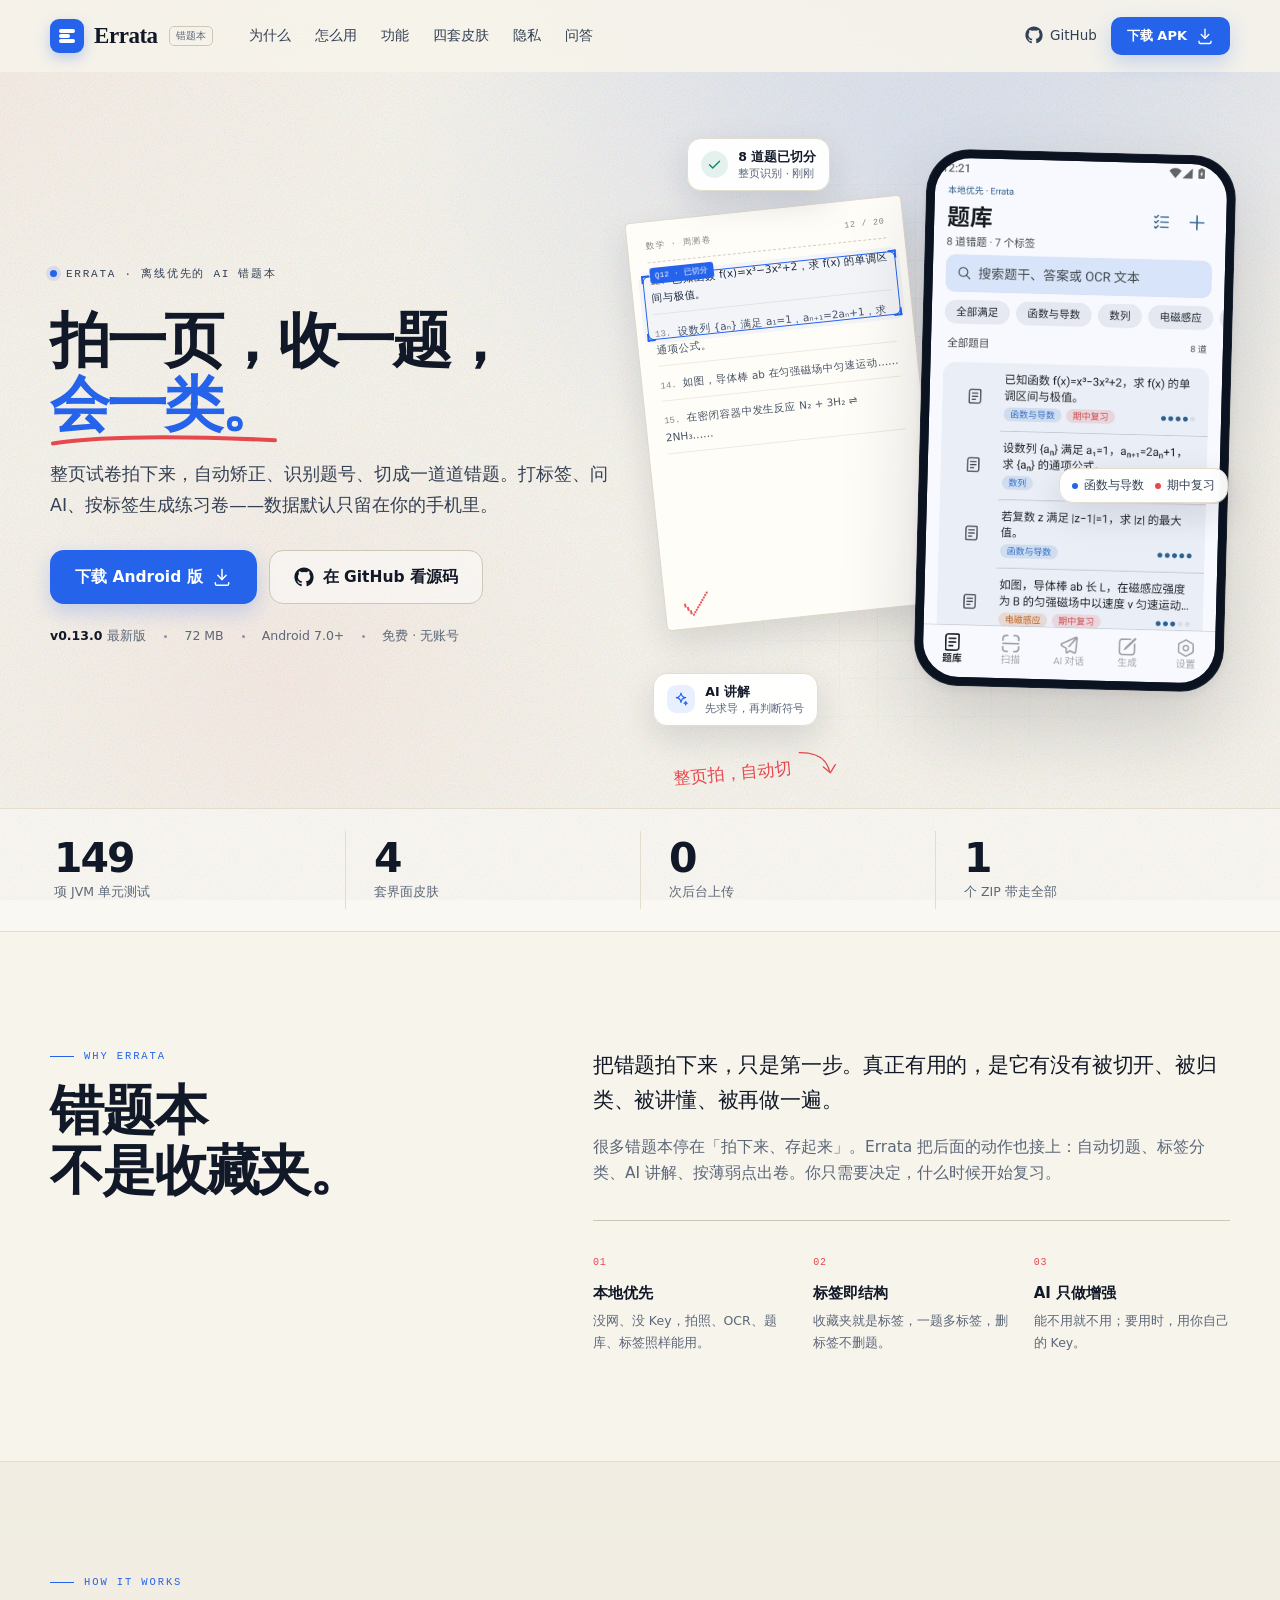
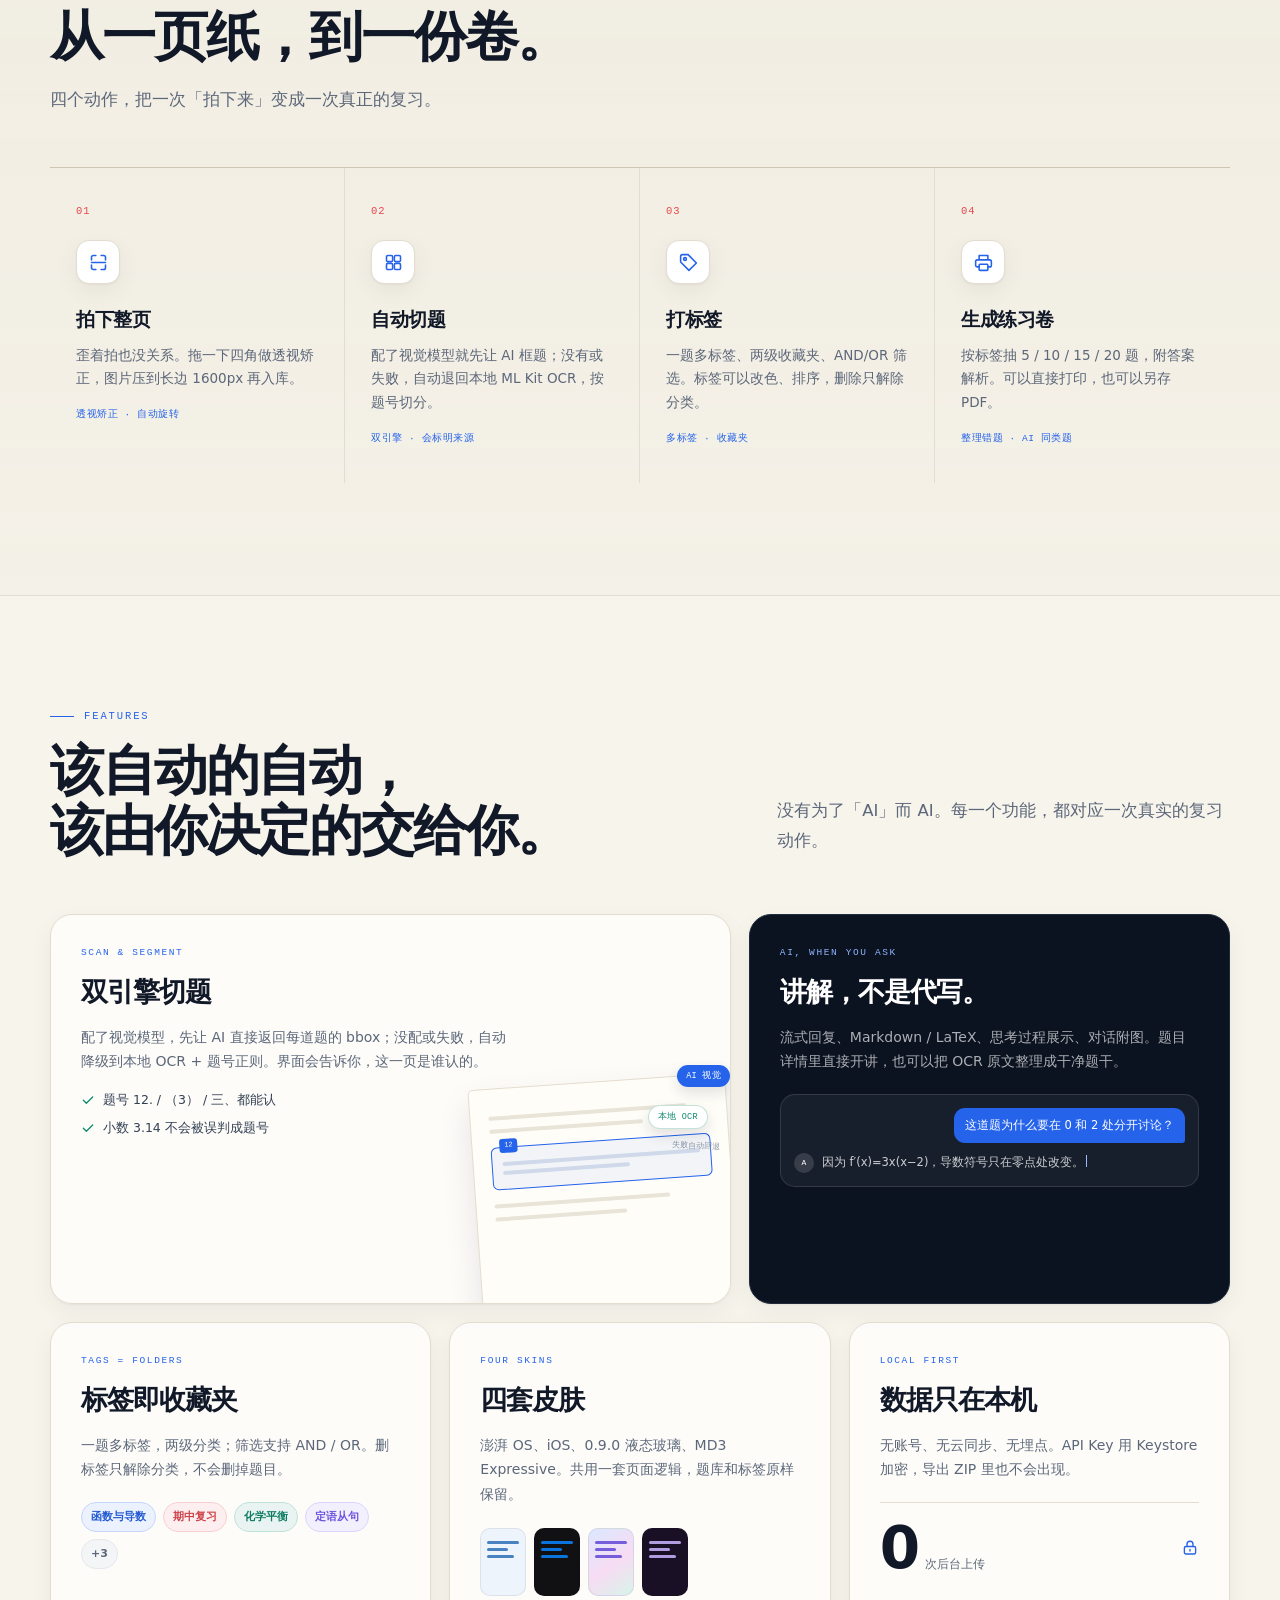
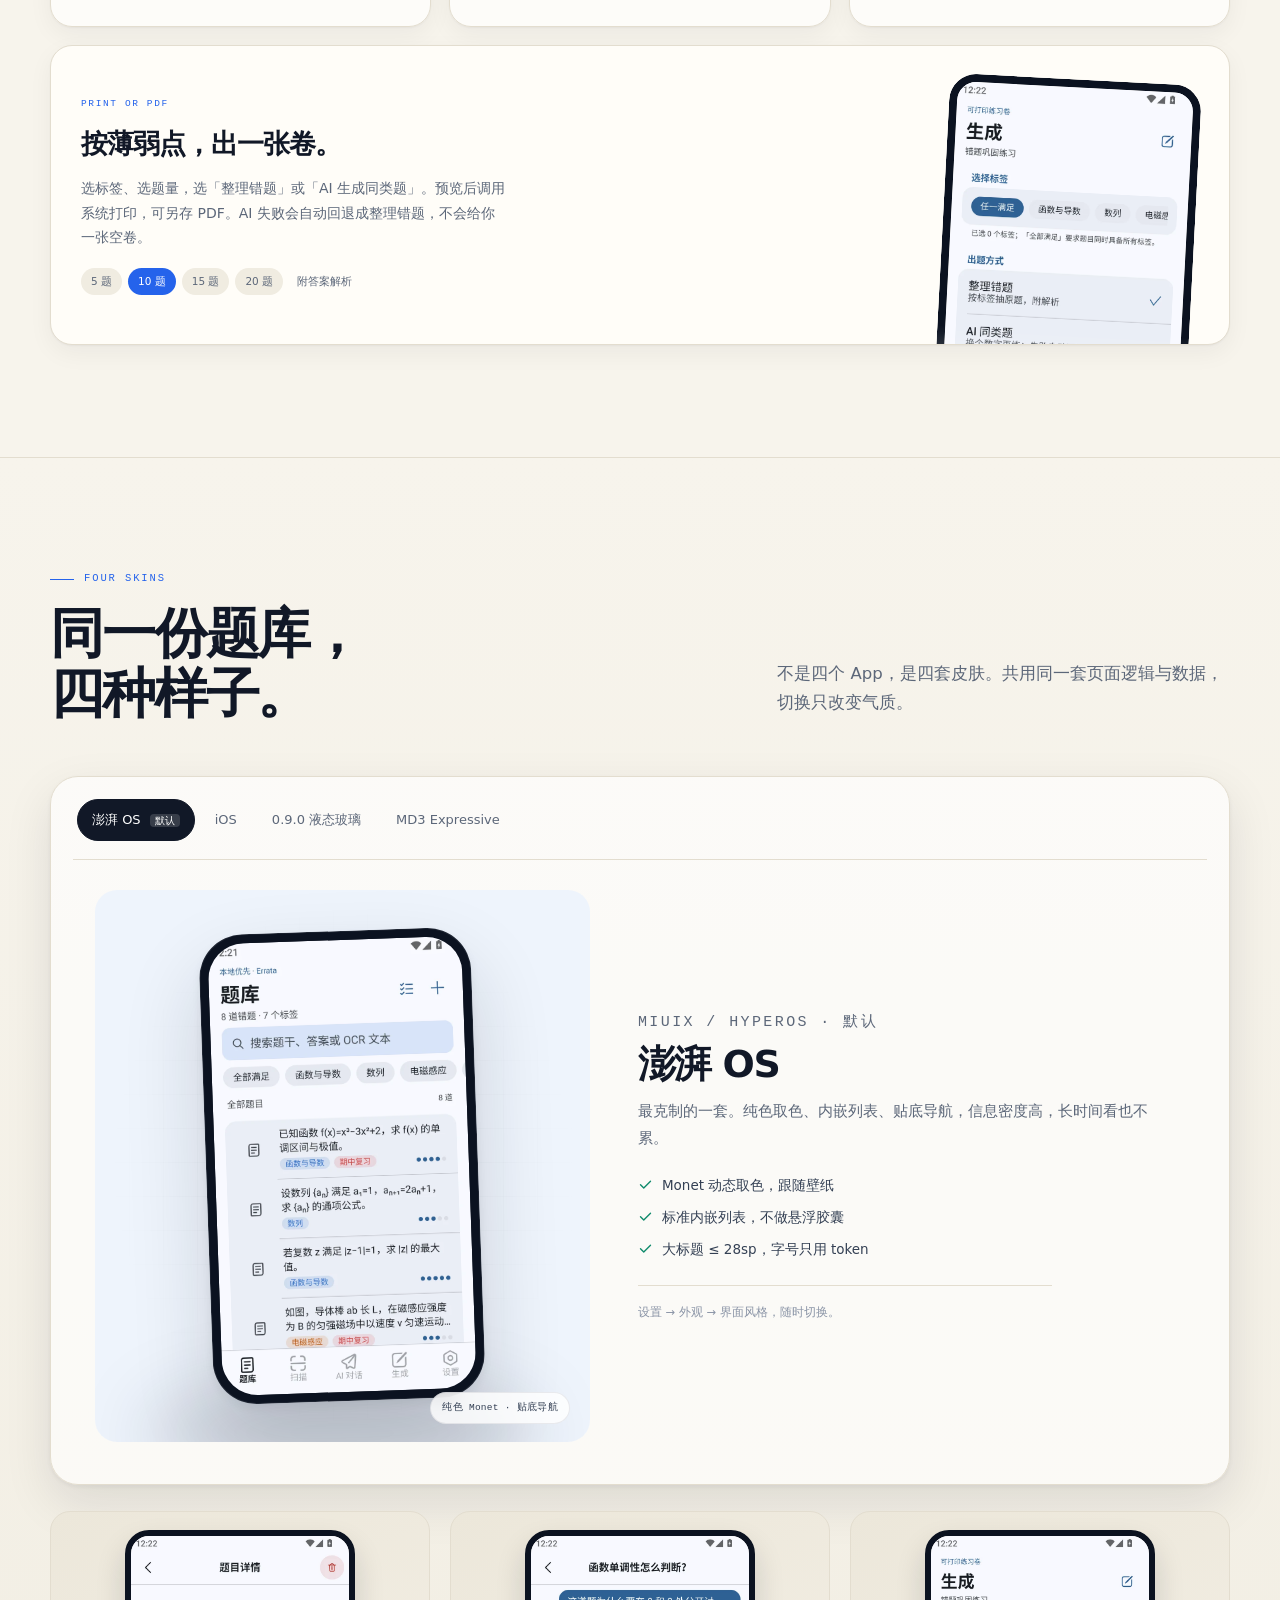
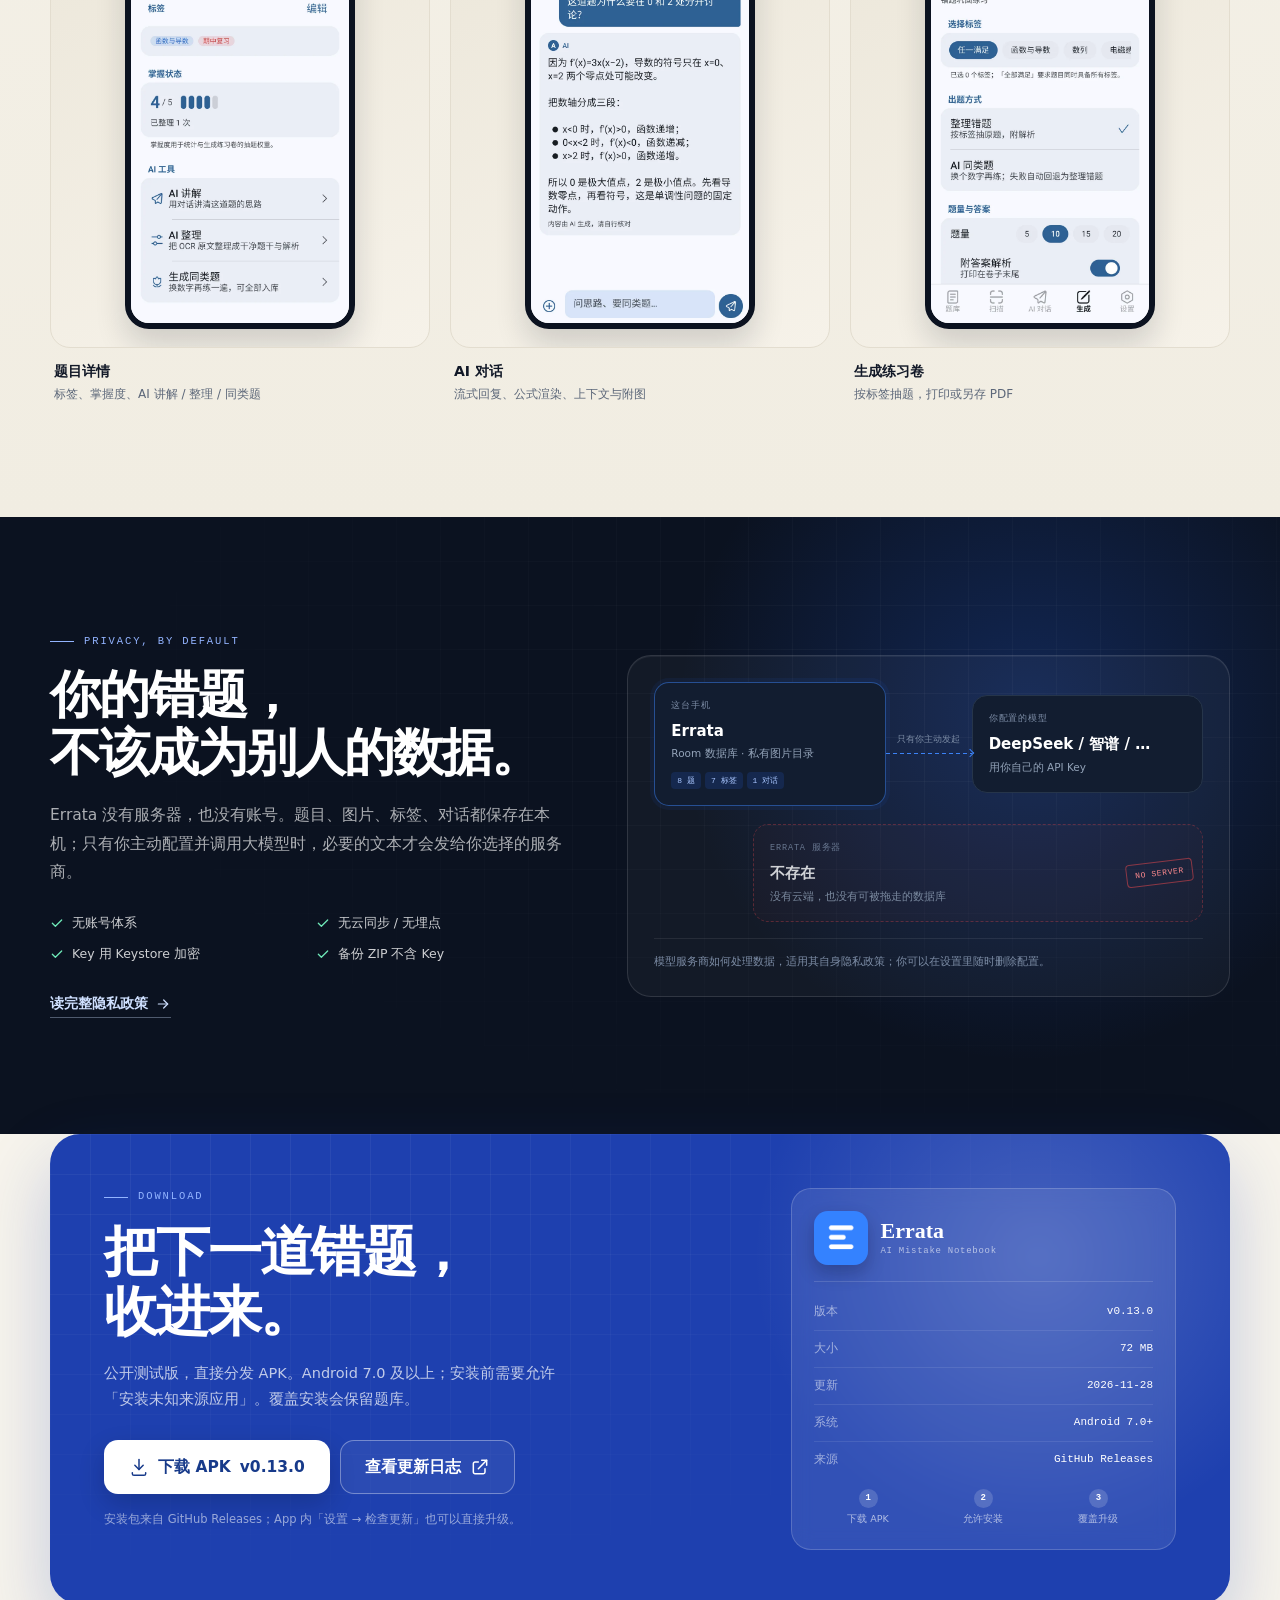
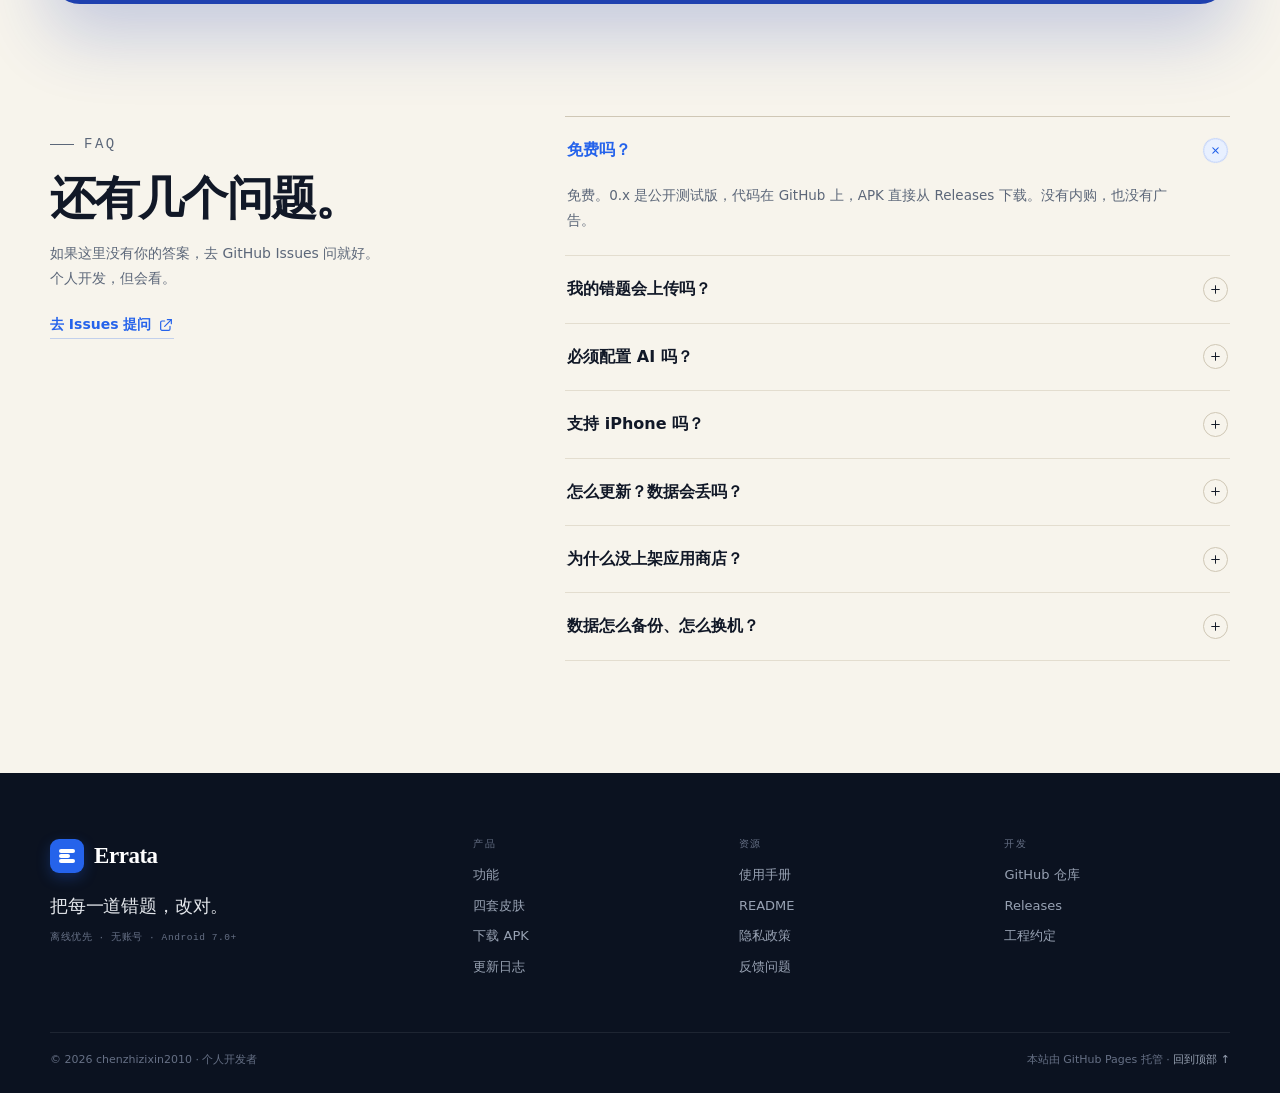
==== commit fa653353: "site: update to v0.13.0 and auto-deploy via gh-pages" ====
--- a/index.html
+++ b/index.html
@@ -103,7 +103,7 @@
           <h1><span class="h1-top">拍一页，<br class="br-mobile">收一题，</span><br><span class="mark">会一类。<svg viewBox="0 0 340 22" preserveAspectRatio="none" aria-hidden="true"><path d="M4 14C74 5 180 4 336 10"/></svg></span></h1>
           <p class="hero-lede">整页试卷拍下来，自动矫正、识别题号、切成一道道错题。<span class="nowrap">打标签</span>、问 AI、按标签生成练习卷——数据默认只留在你的手机里。</p>
           <div class="hero-actions">
-            <a class="btn btn-primary btn-lg" data-download href="https://github.com/chenzhizixin2010/wrongbook/releases/download/v0.12.0/wrongbook-v0.12.0.apk">
+            <a class="btn btn-primary btn-lg" data-download href="https://github.com/chenzhizixin2010/wrongbook/releases/download/v0.13.0/wrongbook-v0.13.0.apk">
               下载 Android 版
               <svg class="icon" aria-hidden="true"><use href="#i-download"></use></svg>
             </a>
@@ -113,8 +113,8 @@
             </a>
           </div>
           <ul class="hero-facts" aria-label="版本与系统要求">
-            <li><strong data-version>v0.12.0</strong> 最新版</li>
-            <li><span data-size>65 MB</span></li>
+            <li><strong data-version>v0.13.0</strong> 最新版</li>
+            <li><span data-size>72 MB</span></li>
             <li>Android 7.0+</li>
             <li>免费 · 无账号</li>
           </ul>
@@ -498,9 +498,9 @@
             <h2>把下一道错题，<br>收进来。</h2>
             <p class="download-lede">公开测试版，直接分发 APK。Android 7.0 及以上；安装前需要允许「安装未知来源应用」。覆盖安装会保留题库。</p>
             <div class="download-actions">
-              <a class="btn btn-light btn-lg" data-download href="https://github.com/chenzhizixin2010/wrongbook/releases/download/v0.12.0/wrongbook-v0.12.0.apk">
+              <a class="btn btn-light btn-lg" data-download href="https://github.com/chenzhizixin2010/wrongbook/releases/download/v0.13.0/wrongbook-v0.13.0.apk">
                 <svg class="icon" aria-hidden="true"><use href="#i-download"></use></svg>
-                下载 APK <span data-version>v0.12.0</span>
+                下载 APK <span data-version>v0.13.0</span>
               </a>
               <a class="btn btn-outline-light btn-lg" href="https://github.com/chenzhizixin2010/wrongbook/releases" target="_blank" rel="noopener">
                 查看更新日志
@@ -516,9 +516,9 @@
               <div><strong>Errata</strong><span>AI Mistake Notebook</span></div>
             </div>
             <dl class="release-meta">
-              <div><dt>版本</dt><dd data-version>v0.12.0</dd></div>
-              <div><dt>大小</dt><dd><span data-size>65 MB</span></dd></div>
-              <div><dt>更新</dt><dd><span data-date>2026-11-23</span></dd></div>
+              <div><dt>版本</dt><dd data-version>v0.13.0</dd></div>
+              <div><dt>大小</dt><dd><span data-size>72 MB</span></dd></div>
+              <div><dt>更新</dt><dd><span data-date>2026-11-28</span></dd></div>
               <div><dt>系统</dt><dd>Android 7.0+</dd></div>
               <div><dt>来源</dt><dd>GitHub Releases</dd></div>
             </dl>
@@ -623,7 +623,7 @@
     "applicationCategory": "EducationalApplication",
     "applicationSubCategory": "错题本",
     "inLanguage": "zh-CN",
-    "softwareVersion": "0.12.0",
+    "softwareVersion": "0.13.0",
     "offers": { "@type": "Offer", "price": "0", "priceCurrency": "CNY" },
     "downloadUrl": "https://github.com/chenzhizixin2010/wrongbook/releases",
     "description": "离线优先的 AI 错题本：拍照切题、多标签分类、AI 讲解、按标签生成练习卷。",
